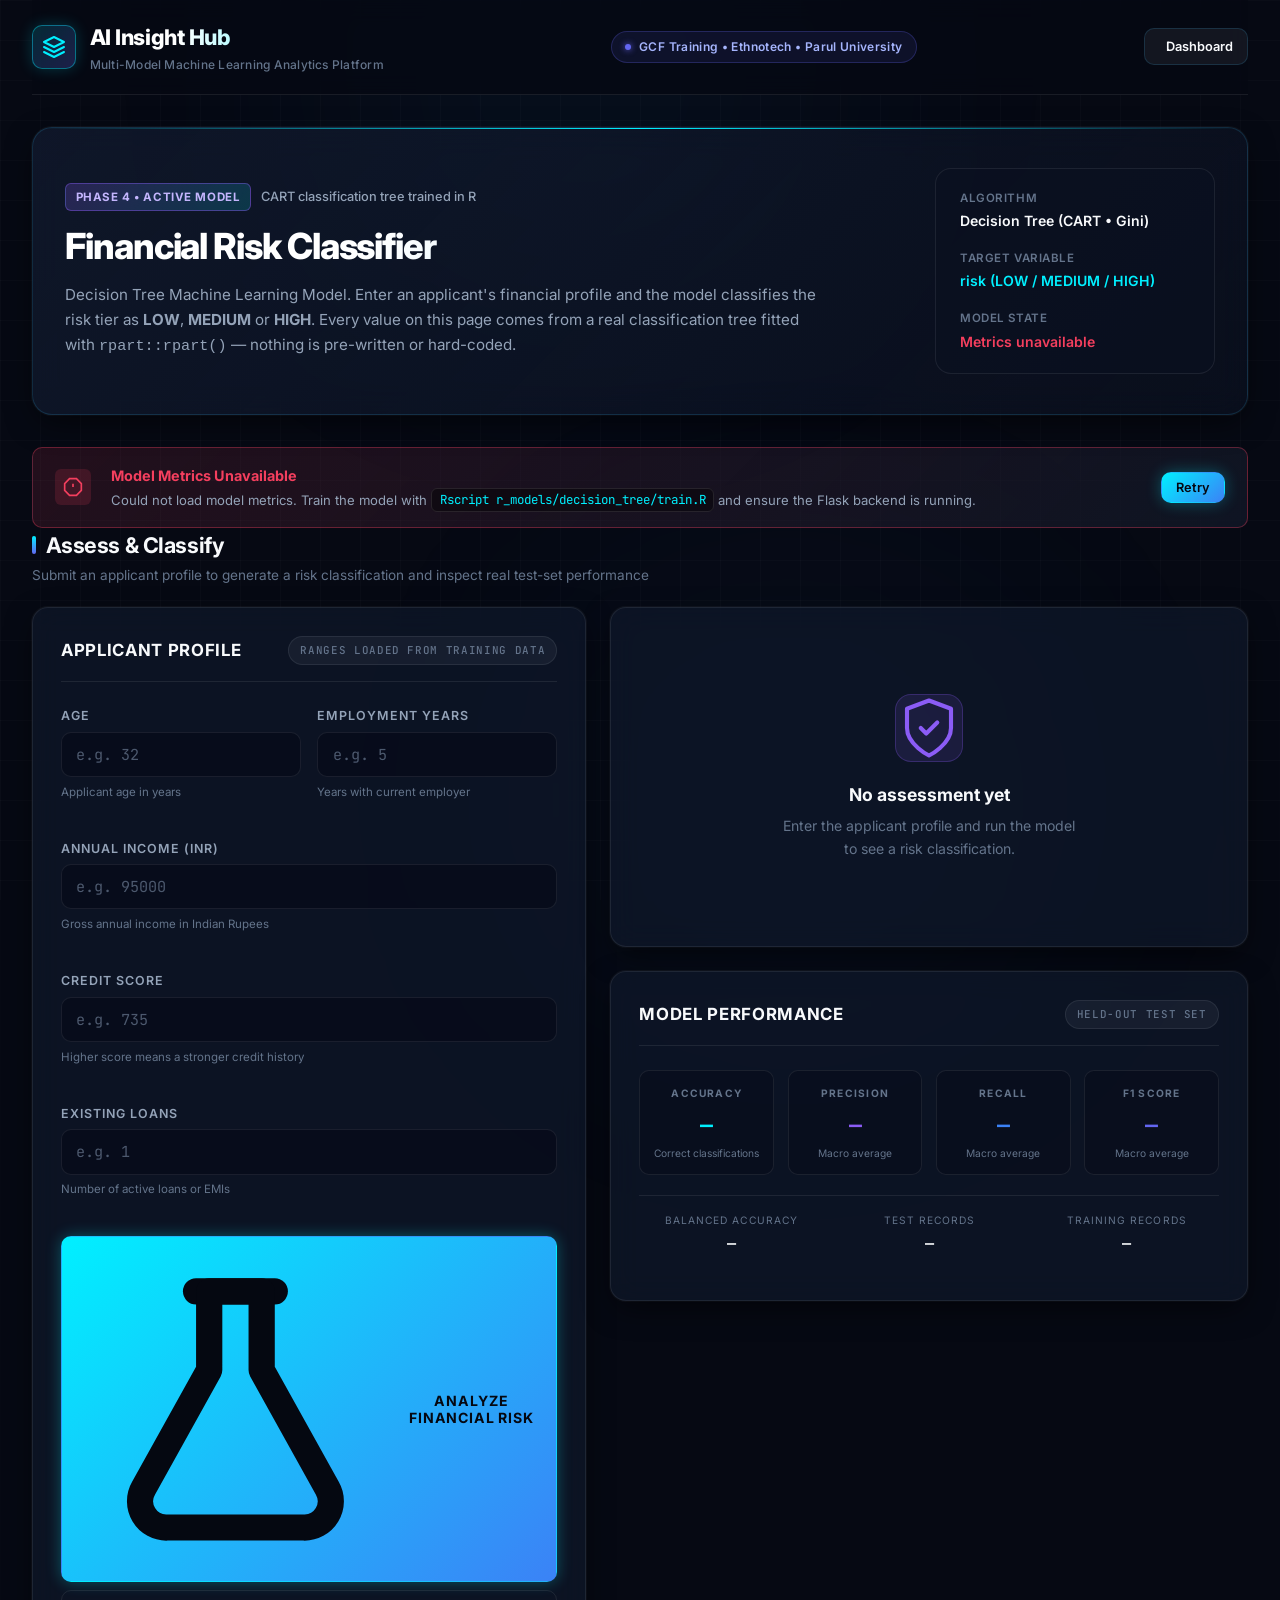
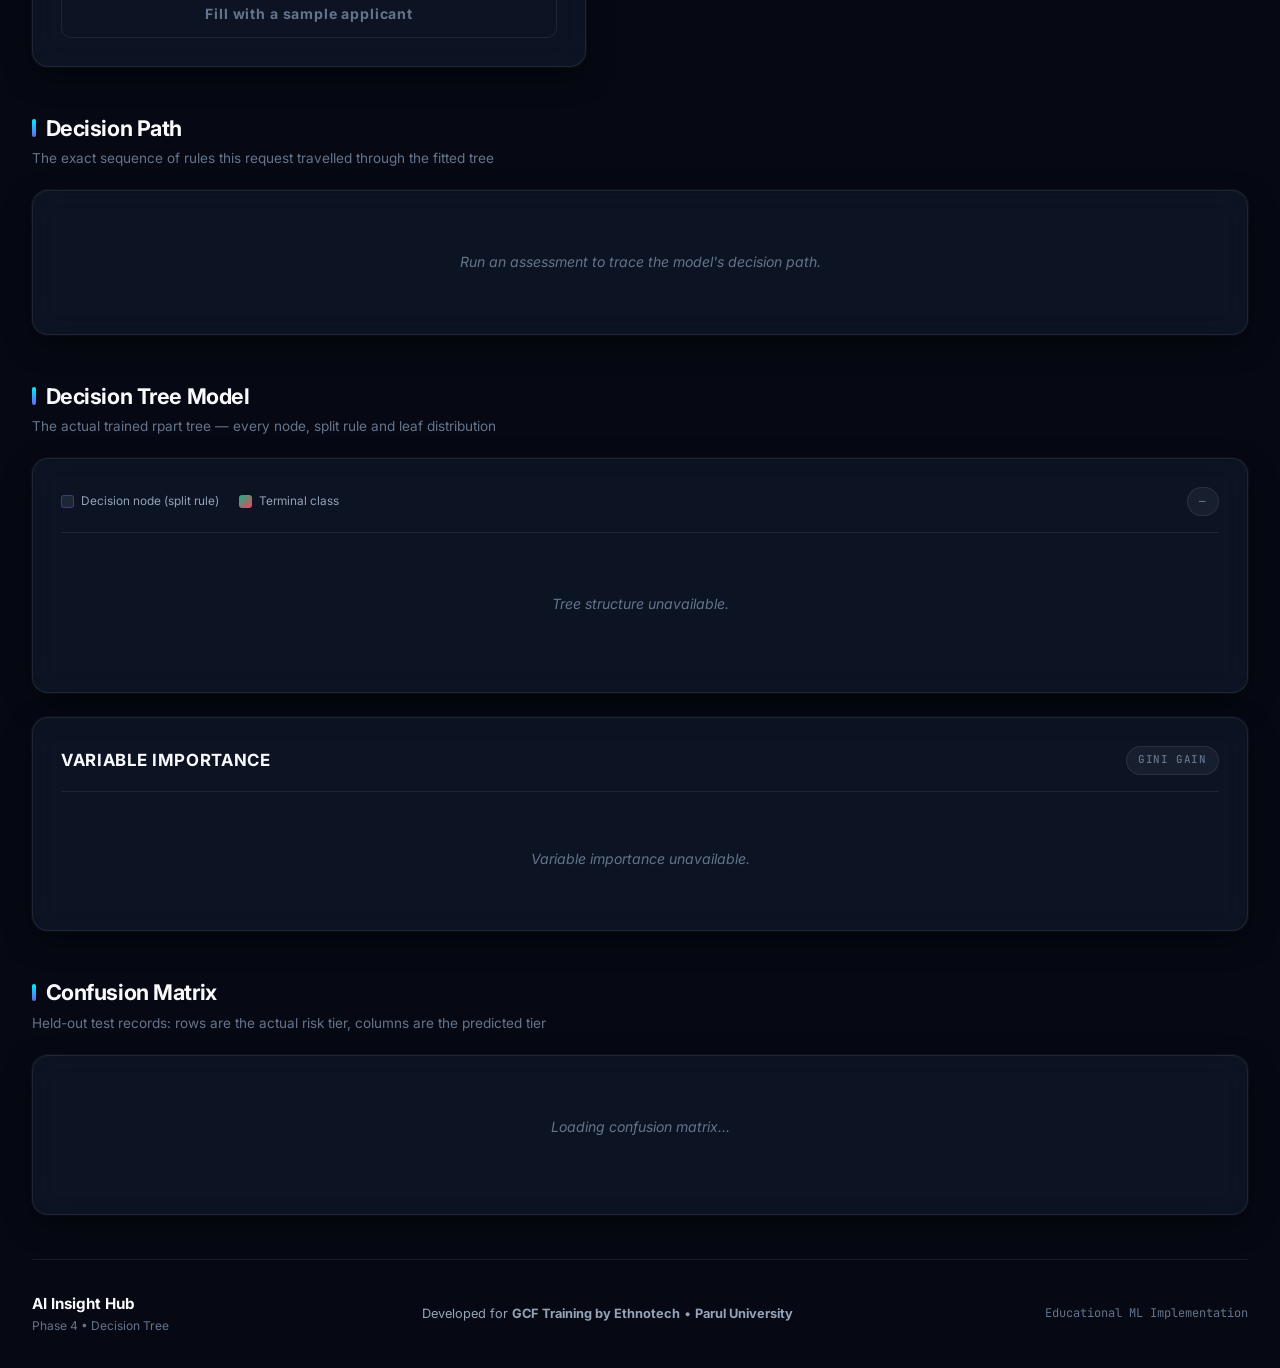
==== frontend/decision-tree.html @ ddb6037a "Phase 4: Decision Tree financial risk classification Train a real CART classifier in R with rpart::r" ====
<!DOCTYPE html>
<html lang="en">
<head>
    <meta charset="UTF-8">
    <meta name="viewport" content="width=device-width, initial-scale=1.0">
    <title>Financial Risk Classifier — AI Insight Hub</title>
    <meta name="description" content="Decision Tree financial risk classification powered by a real model trained in R. Educational ML implementation.">
    <!-- Google Fonts: Inter & JetBrains Mono (shared with the dashboard) -->
    <link rel="preconnect" href="https://fonts.googleapis.com">
    <link rel="preconnect" href="https://fonts.gstatic.com" crossorigin>
    <link href="https://fonts.googleapis.com/css2?family=Inter:wght@300;400;500;600;700;800&family=JetBrains+Mono:wght@400;500;600&display=swap" rel="stylesheet">
    <!-- Shared design system + page-specific styles -->
    <link rel="stylesheet" href="css/style.css">
    <link rel="stylesheet" href="css/decision-tree.css">
</head>
<body>
    <!-- Background Glow Elements (shared with dashboard) -->
    <div class="bg-glow bg-glow-top"></div>
    <div class="bg-glow bg-glow-bottom"></div>
    <div class="grid-overlay"></div>

    <div class="app-container">

        <!-- Header / Navigation -->
        <header class="app-header">
            <div class="header-left">
                <a class="logo-wrapper logo-link" href="index.html" title="Back to dashboard">
                    <div class="logo-icon">
                        <svg viewBox="0 0 24 24" fill="none" xmlns="http://www.w3.org/2000/svg">
                            <path d="M12 2L2 7L12 12L22 7L12 2Z" stroke="currentColor" stroke-width="2" stroke-linecap="round" stroke-linejoin="round"/>
                            <path d="M2 17L12 22L22 17" stroke="currentColor" stroke-width="2" stroke-linecap="round" stroke-linejoin="round"/>
                            <path d="M2 12L12 17L22 12" stroke="currentColor" stroke-width="2" stroke-linecap="round" stroke-linejoin="round"/>
                        </svg>
                    </div>
                    <div class="logo-text">
                        <div class="brand-title">AI Insight Hub</div>
                        <div class="brand-subtitle">Multi-Model Machine Learning Analytics Platform</div>
                    </div>
                </a>
            </div>

            <div class="header-center">
                <div class="academic-badge">
                    <span class="badge-dot"></span>
                    <span class="badge-text">GCF Training &bull; Ethnotech &bull; Parul University</span>
                </div>
            </div>

            <div class="header-right">
                <a class="btn btn-secondary btn-sm" href="index.html" title="Return to the platform dashboard">
                    <svg viewBox="0 0 24 24" fill="none" stroke="currentColor" stroke-width="2" stroke-linecap="round" stroke-linejoin="round">
                        <line x1="19" y1="12" x2="5" y2="12"></line>
                        <polyline points="12 19 5 12 12 5"></polyline>
                    </svg>
                    <span>Dashboard</span>
                </a>
            </div>
        </header>

        <main class="main-content">

            <!-- Model Hero Banner -->
            <section class="hero-section dtree-hero">
                <div class="hero-content">
                    <div class="hero-tag">
                        <span class="tag-pill tag-pill-active">Phase 4 &bull; Active Model</span>
                        <span class="tag-text">CART classification tree trained in R</span>
                    </div>
                    <h1 class="hero-title">Financial Risk Classifier</h1>
                    <p class="hero-description">
                        Decision Tree Machine Learning Model. Enter an applicant's financial profile and the model
                        classifies the risk tier as <strong>LOW</strong>, <strong>MEDIUM</strong> or <strong>HIGH</strong>.
                        Every value on this page comes from a real classification tree fitted with
                        <code>rpart::rpart()</code> &mdash; nothing is pre-written or hard-coded.
                    </p>
                </div>
                <div class="hero-meta">
                    <div class="meta-item">
                        <span class="meta-label">Algorithm</span>
                        <span class="meta-value">Decision Tree (CART &bull; Gini)</span>
                    </div>
                    <div class="meta-item">
                        <span class="meta-label">Target Variable</span>
                        <span class="meta-value text-cyan">risk (LOW / MEDIUM / HIGH)</span>
                    </div>
                    <div class="meta-item">
                        <span class="meta-label">Model State</span>
                        <span class="meta-value" id="modelStateDisplay">Checking model...</span>
                    </div>
                </div>
            </section>

            <!-- Error banner (shown when the model is unavailable) -->
            <div class="api-alert-banner" id="modelAlertBanner" style="display: none;">
                <div class="alert-icon">
                    <svg viewBox="0 0 24 24" fill="none" stroke="currentColor" stroke-width="2">
                        <polygon points="7.86 2 16.14 2 22 7.86 22 16.14 16.14 22 7.86 22 2 16.14 2 7.86 7.86 2"></polygon>
                        <line x1="12" y1="8" x2="12" y2="12"></line>
                        <line x1="12" y1="16" x2="12.01" y2="16"></line>
                    </svg>
                </div>
                <div class="alert-content">
                    <div class="alert-title" id="modelAlertTitle">Model Unavailable</div>
                    <div class="alert-message" id="modelAlertMessage">
                        Start the Flask backend by running <code class="code-pill">python backend/app.py</code>.
                    </div>
                </div>
                <button class="btn btn-primary btn-sm" id="btnRetryModel">Retry</button>
            </div>

            <!-- Prediction & Metrics -->
            <section class="section-container">
                <div class="section-header">
                    <h2 class="section-title">Assess &amp; Classify</h2>
                    <span class="section-subtitle">Submit an applicant profile to generate a risk classification and inspect real test-set performance</span>
                </div>

                <div class="predict-grid">

                    <!-- Input Form -->
                    <div class="panel predict-form-panel">
                        <div class="panel-header">
                            <h3 class="panel-title">Applicant Profile</h3>
                            <span class="panel-badge" id="datasetRangeNote">Ranges loaded from training data</span>
                        </div>

                        <form id="predictionForm" novalidate>
                            <div class="form-row">
                                <div class="form-field">
                                    <label class="form-label" for="inputAge">Age</label>
                                    <input class="form-input" type="number" id="inputAge" name="age"
                                           step="1" inputmode="numeric" placeholder="e.g. 32" required>
                                    <span class="form-hint" id="hintAge">Applicant age in years</span>
                                    <span class="form-error" id="errorAge"></span>
                                </div>

                                <div class="form-field">
                                    <label class="form-label" for="inputEmploymentYears">Employment Years</label>
                                    <input class="form-input" type="number" id="inputEmploymentYears" name="employment_years"
                                           step="any" inputmode="decimal" placeholder="e.g. 5" required>
                                    <span class="form-hint" id="hintEmploymentYears">Years with current employer</span>
                                    <span class="form-error" id="errorEmploymentYears"></span>
                                </div>
                            </div>

                            <div class="form-field">
                                <label class="form-label" for="inputIncome">Annual Income (INR)</label>
                                <input class="form-input" type="number" id="inputIncome" name="income"
                                       step="any" inputmode="decimal" placeholder="e.g. 95000" required>
                                <span class="form-hint" id="hintIncome">Gross annual income in Indian Rupees</span>
                                <span class="form-error" id="errorIncome"></span>
                            </div>

                            <div class="form-field">
                                <label class="form-label" for="inputCreditScore">Credit Score</label>
                                <input class="form-input" type="number" id="inputCreditScore" name="credit_score"
                                       step="1" inputmode="numeric" placeholder="e.g. 735" required>
                                <span class="form-hint" id="hintCreditScore">Higher score means a stronger credit history</span>
                                <span class="form-error" id="errorCreditScore"></span>
                            </div>

                            <div class="form-field">
                                <label class="form-label" for="inputExistingLoans">Existing Loans</label>
                                <input class="form-input" type="number" id="inputExistingLoans" name="existing_loans"
                                       step="1" inputmode="numeric" placeholder="e.g. 1" required>
                                <span class="form-hint" id="hintExistingLoans">Number of active loans or EMIs</span>
                                <span class="form-error" id="errorExistingLoans"></span>
                            </div>

                            <button class="btn btn-primary btn-block" type="submit" id="btnPredict">
                                <svg class="icon-flask" id="predictIcon" viewBox="0 0 24 24" fill="none" stroke="currentColor" stroke-width="2" stroke-linecap="round" stroke-linejoin="round">
                                    <path d="M9 3h6"></path>
                                    <path d="M10 9V3h4v6l5 9a2 2 0 0 1-1.8 3H6.8A2 2 0 0 1 5 18l5-9z"></path>
                                </svg>
                                <span id="btnPredictLabel">ANALYZE FINANCIAL RISK</span>
                            </button>

                            <button class="btn btn-outline btn-block btn-sample" type="button" id="btnSample">
                                Fill with a sample applicant
                            </button>
                        </form>
                    </div>

                    <!-- Result + Performance -->
                    <div class="result-column">

                        <!-- Result Card -->
                        <div class="panel result-panel" id="resultPanel" data-state="empty">
                            <div class="result-empty" id="resultEmpty">
                                <div class="result-empty-icon">
                                    <svg viewBox="0 0 24 24" fill="none" stroke="currentColor" stroke-width="1.5" stroke-linecap="round" stroke-linejoin="round">
                                        <path d="M12 22s8-4 8-10V5l-8-3-8 3v7c0 6 8 10 8 10z"></path>
                                        <path d="M9 12l2 2 4-4"></path>
                                    </svg>
                                </div>
                                <p class="result-empty-title">No assessment yet</p>
                                <p class="result-empty-text">Enter the applicant profile and run the model to see a risk classification.</p>
                            </div>

                            <div class="result-body" id="resultBody" style="display: none;">
                                <div class="result-heading">FINANCIAL RISK ASSESSMENT</div>
                                <div class="result-risk" id="resultRiskBadge">&mdash;</div>

                                <div class="confidence-block" id="confidenceBlock" style="display: none;">
                                    <div class="confidence-row">
                                        <span class="confidence-label">Prediction Confidence</span>
                                        <span class="confidence-value font-mono" id="resultConfidence">&mdash;</span>
                                    </div>
                                    <div class="confidence-track">
                                        <div class="confidence-fill" id="confidenceFill"></div>
                                    </div>
                                    <p class="confidence-note">Probability of the predicted class, reported by the model.</p>
                                </div>

                                <div class="result-divider"></div>

                                <div class="result-section-label">Class Distribution</div>
                                <div class="prob-list" id="probList"></div>

                                <div class="result-section-label">Input Summary</div>
                                <div class="input-summary" id="inputSummary"></div>

                                <div class="result-warnings" id="resultWarnings"></div>

                                <div class="result-meta">
                                    <div class="result-meta-row">
                                        <span>Model</span>
                                        <span class="font-mono" id="resultModelName">&mdash;</span>
                                    </div>
                                    <div class="result-meta-row">
                                        <span>Algorithm</span>
                                        <span class="font-mono" id="resultAlgorithm">&mdash;</span>
                                    </div>
                                    <div class="result-meta-row">
                                        <span>Trained at</span>
                                        <span class="font-mono" id="resultTrainedAt">&mdash;</span>
                                    </div>
                                    <div class="result-meta-row">
                                        <span>R engine time</span>
                                        <span class="font-mono" id="resultExecTime">&mdash;</span>
                                    </div>
                                </div>
                            </div>

                            <div class="result-error" id="resultError" style="display: none;">
                                <div class="result-error-icon">
                                    <svg viewBox="0 0 24 24" fill="none" stroke="currentColor" stroke-width="2" stroke-linecap="round" stroke-linejoin="round">
                                        <circle cx="12" cy="12" r="10"></circle>
                                        <line x1="12" y1="8" x2="12" y2="12"></line>
                                        <line x1="12" y1="16" x2="12.01" y2="16"></line>
                                    </svg>
                                </div>
                                <p class="result-error-title" id="resultErrorTitle">Assessment failed</p>
                                <ul class="result-error-list" id="resultErrorList"></ul>
                            </div>
                        </div>

                        <!-- Model Performance -->
                        <div class="panel performance-panel">
                            <div class="panel-header">
                                <h3 class="panel-title">Model Performance</h3>
                                <span class="panel-badge">Held-out test set</span>
                            </div>

                            <div class="metric-cards">
                                <div class="metric-card metric-card-accuracy">
                                    <div class="metric-label">ACCURACY</div>
                                    <div class="metric-value" id="metricAccuracy">&mdash;</div>
                                    <div class="metric-caption">Correct classifications</div>
                                </div>
                                <div class="metric-card metric-card-precision">
                                    <div class="metric-label">PRECISION</div>
                                    <div class="metric-value" id="metricPrecision">&mdash;</div>
                                    <div class="metric-caption">Macro average</div>
                                </div>
                                <div class="metric-card metric-card-recall">
                                    <div class="metric-label">RECALL</div>
                                    <div class="metric-value" id="metricRecall">&mdash;</div>
                                    <div class="metric-caption">Macro average</div>
                                </div>
                                <div class="metric-card metric-card-f1">
                                    <div class="metric-label">F1 SCORE</div>
                                    <div class="metric-value" id="metricF1">&mdash;</div>
                                    <div class="metric-caption">Macro average</div>
                                </div>
                            </div>

                            <div class="performance-footer">
                                <div class="performance-stat">
                                    <span class="performance-stat-label">Balanced Accuracy</span>
                                    <span class="performance-stat-value font-mono" id="metricBalanced">&mdash;</span>
                                </div>
                                <div class="performance-stat">
                                    <span class="performance-stat-label">Test records</span>
                                    <span class="performance-stat-value font-mono" id="metricTestRows">&mdash;</span>
                                </div>
                                <div class="performance-stat">
                                    <span class="performance-stat-label">Training records</span>
                                    <span class="performance-stat-value font-mono" id="metricTrainRows">&mdash;</span>
                                </div>
                            </div>

                            <p class="performance-note" id="performanceNote"></p>
                        </div>
                    </div>
                </div>
            </section>

            <!-- Decision Path Trace -->
            <section class="section-container">
                <div class="section-header">
                    <h2 class="section-title">Decision Path</h2>
                    <span class="section-subtitle">The exact sequence of rules this request travelled through the fitted tree</span>
                </div>

                <div class="panel path-panel" id="pathPanel" data-state="empty">
                    <div class="path-empty" id="pathEmpty">
                        <p class="chart-placeholder">Run an assessment to trace the model's decision path.</p>
                    </div>
                    <div class="path-body" id="pathBody" style="display: none;">
                        <ol class="path-list" id="pathList"></ol>
                        <p class="path-note">
                            Each step above is a node the applicant record actually reached in the fitted
                            <code>rpart</code> tree. The thresholds and branch values are the model's own.
                        </p>
                    </div>
                </div>
            </section>

            <!-- Decision Tree Structure -->
            <section class="section-container">
                <div class="section-header">
                    <h2 class="section-title">Decision Tree Model</h2>
                    <span class="section-subtitle">The actual trained rpart tree &mdash; every node, split rule and leaf distribution</span>
                </div>

                <div class="panel tree-panel">
                    <div class="tree-header">
                        <div class="tree-legend">
                            <span class="legend-item">
                                <span class="legend-swatch legend-swatch-decision"></span>
                                Decision node (split rule)
                            </span>
                            <span class="legend-item">
                                <span class="legend-swatch legend-swatch-leaf"></span>
                                Terminal class
                            </span>
                        </div>
                        <span class="panel-badge" id="treeNodeCount">&mdash;</span>
                    </div>

                    <div class="tree-wrapper" id="treeWrapper">
                        <p class="chart-placeholder" id="treePlaceholder">Loading tree structure...</p>
                        <div class="tree-canvas" id="treeCanvas"></div>
                    </div>
                </div>

                <div class="panel importance-panel">
                    <div class="panel-header">
                        <h3 class="panel-title">Variable Importance</h3>
                        <span class="panel-badge">Gini gain</span>
                    </div>
                    <div class="importance-grid" id="importanceGrid">
                        <p class="chart-placeholder">Loading variable importance...</p>
                    </div>
                </div>
            </section>

            <!-- Confusion Matrix -->
            <section class="section-container">
                <div class="section-header">
                    <h2 class="section-title">Confusion Matrix</h2>
                    <span class="section-subtitle">Held-out test records: rows are the actual risk tier, columns are the predicted tier</span>
                </div>

                <div class="panel matrix-panel">
                    <div class="matrix-wrap" id="matrixWrap">
                        <p class="chart-placeholder">Loading confusion matrix...</p>
                    </div>
                    <p class="matrix-note" id="matrixNote"></p>
                </div>
            </section>

        </main>

        <!-- Footer -->
        <footer class="app-footer">
            <div class="footer-content">
                <div class="footer-left">
                    <div class="footer-brand">AI Insight Hub</div>
                    <div class="footer-tagline">Phase 4 &bull; Decision Tree</div>
                </div>
                <div class="footer-center">
                    <div class="footer-academic">
                        Developed for <strong>GCF Training by Ethnotech</strong> &bull; <strong>Parul University</strong>
                    </div>
                </div>
                <div class="footer-right">
                    <div class="footer-version">Educational ML Implementation</div>
                </div>
            </div>
        </footer>

    </div>

    <script src="js/decision-tree.js"></script>
</body>
</html>
---- frontend/css/style.css ----
/* ==========================================================================
   AI INSIGHT HUB — MAIN STYLESHEET
   Premium Multi-Model Machine Learning Analytics Platform
   ========================================================================== */

/* --------------------------------------------------------------------------
   1. CSS Custom Properties / Design Tokens
   -------------------------------------------------------------------------- */
:root {
    /* Backgrounds */
    --bg-base: #060913;
    --bg-surface: #0b1120;
    --bg-surface-elevated: #111a2e;
    --bg-surface-glass: rgba(15, 23, 42, 0.72);
    --bg-glass-card: rgba(17, 26, 46, 0.65);
    --bg-glass-card-hover: rgba(22, 34, 61, 0.85);

    /* Borders & Outlines */
    --border-subtle: rgba(255, 255, 255, 0.08);
    --border-glass: rgba(56, 189, 248, 0.16);
    --border-glass-hover: rgba(0, 240, 255, 0.38);
    --border-cyan: rgba(0, 240, 255, 0.3);

    /* Typography / Text Colors */
    --text-primary: #f8fafc;
    --text-secondary: #94a3b8;
    --text-muted: #64748b;
    --text-accent: #38bdf8;

    /* Brand & Accent Colors */
    --accent-cyan: #00f0ff;
    --accent-cyan-dark: #00b4d8;
    --accent-blue: #3b82f6;
    --accent-indigo: #6366f1;
    --accent-violet: #8b5cf6;

    /* Semantic Status Colors */
    --status-emerald: #10b981;
    --status-emerald-glow: rgba(16, 185, 129, 0.35);
    --status-amber: #f59e0b;
    --status-amber-glow: rgba(245, 158, 11, 0.35);
    --status-rose: #f43f5e;
    --status-rose-glow: rgba(244, 63, 94, 0.35);

    /* Shadows & Glows */
    --shadow-card: 0 10px 30px -5px rgba(0, 0, 0, 0.6), 0 0 1px 1px rgba(255, 255, 255, 0.05);
    --shadow-card-hover: 0 20px 40px -10px rgba(0, 240, 255, 0.12), 0 0 20px rgba(0, 240, 255, 0.1);
    --glow-cyan: 0 0 25px rgba(0, 240, 255, 0.25);
    --glow-indigo: 0 0 25px rgba(99, 102, 241, 0.25);

    /* Transitions & Radii */
    --radius-sm: 6px;
    --radius-md: 10px;
    --radius-lg: 16px;
    --radius-xl: 20px;
    --radius-full: 9999px;
    --transition-fast: 150ms cubic-bezier(0.4, 0, 0.2, 1);
    --transition-base: 250ms cubic-bezier(0.4, 0, 0.2, 1);
    --transition-slow: 400ms cubic-bezier(0.4, 0, 0.2, 1);
}

/* --------------------------------------------------------------------------
   2. Reset & Global Base
   -------------------------------------------------------------------------- */
*, *::before, *::after {
    box-sizing: border-box;
    margin: 0;
    padding: 0;
}

html {
    font-size: 16px;
    scroll-behavior: smooth;
    -webkit-font-smoothing: antialiased;
    -moz-osx-font-smoothing: grayscale;
}

body {
    font-family: 'Inter', -apple-system, BlinkMacSystemFont, "Segoe UI", Roboto, sans-serif;
    background-color: var(--bg-base);
    color: var(--text-primary);
    line-height: 1.6;
    min-height: 100vh;
    overflow-x: hidden;
    position: relative;
}

/* Background Ambient Glows & Grid */
.bg-glow {
    position: fixed;
    border-radius: 50%;
    filter: blur(140px);
    pointer-events: none;
    z-index: 0;
    opacity: 0.45;
}

.bg-glow-top {
    top: -150px;
    left: 20%;
    width: 650px;
    height: 450px;
    background: radial-gradient(circle, rgba(0, 240, 255, 0.18) 0%, rgba(99, 102, 241, 0.1) 60%, transparent 80%);
}

.bg-glow-bottom {
    bottom: -150px;
    right: 15%;
    width: 600px;
    height: 500px;
    background: radial-gradient(circle, rgba(99, 102, 241, 0.15) 0%, rgba(56, 189, 248, 0.08) 60%, transparent 80%);
}

.grid-overlay {
    position: fixed;
    top: 0;
    left: 0;
    right: 0;
    bottom: 0;
    background-image:
        linear-gradient(rgba(255, 255, 255, 0.02) 1px, transparent 1px),
        linear-gradient(90deg, rgba(255, 255, 255, 0.02) 1px, transparent 1px);
    background-size: 40px 40px;
    pointer-events: none;
    z-index: 1;
}

/* Layout Container */
.app-container {
    position: relative;
    z-index: 2;
    display: flex;
    flex-direction: column;
    min-height: 100vh;
    max-width: 1440px;
    margin: 0 auto;
    padding: 0 2rem;
}

/* --------------------------------------------------------------------------
   3. Top Navigation & Header
   -------------------------------------------------------------------------- */
.app-header {
    display: flex;
    align-items: center;
    justify-content: space-between;
    gap: 1.5rem;
    padding: 1.25rem 0;
    border-bottom: 1px solid var(--border-subtle);
    backdrop-filter: blur(12px);
    position: sticky;
    top: 0;
    z-index: 50;
    background: rgba(6, 9, 19, 0.75);
}

.header-left {
    display: flex;
    align-items: center;
}

.logo-wrapper {
    display: flex;
    align-items: center;
    gap: 0.85rem;
}

.logo-icon {
    width: 44px;
    height: 44px;
    display: flex;
    align-items: center;
    justify-content: center;
    background: linear-gradient(135deg, rgba(0, 240, 255, 0.15), rgba(99, 102, 241, 0.25));
    border: 1px solid var(--border-glass-hover);
    border-radius: var(--radius-md);
    color: var(--accent-cyan);
    box-shadow: 0 0 15px rgba(0, 240, 255, 0.2);
}

.logo-icon svg {
    width: 24px;
    height: 24px;
}

.logo-text {
    display: flex;
    flex-direction: column;
}

.brand-title {
    font-size: 1.35rem;
    font-weight: 800;
    letter-spacing: -0.02em;
    background: linear-gradient(90deg, #ffffff 30%, var(--accent-cyan) 100%);
    -webkit-background-clip: text;
    -webkit-text-fill-color: transparent;
}

.brand-subtitle {
    font-size: 0.75rem;
    font-weight: 500;
    color: var(--text-muted);
    letter-spacing: 0.02em;
}

.header-center {
    display: flex;
    align-items: center;
}

.academic-badge {
    display: inline-flex;
    align-items: center;
    gap: 0.5rem;
    padding: 0.35rem 0.85rem;
    background: rgba(99, 102, 241, 0.1);
    border: 1px solid rgba(99, 102, 241, 0.25);
    border-radius: var(--radius-full);
    font-size: 0.75rem;
    font-weight: 600;
    color: #a5b4fc;
    letter-spacing: 0.03em;
}

.academic-badge .badge-dot {
    width: 6px;
    height: 6px;
    border-radius: 50%;
    background-color: var(--accent-indigo);
    box-shadow: 0 0 6px var(--accent-indigo);
}

.header-right {
    display: flex;
    align-items: center;
    gap: 1rem;
}

.header-status-pill {
    display: flex;
    align-items: center;
    gap: 0.5rem;
    padding: 0.4rem 0.85rem;
    background: var(--bg-surface-elevated);
    border: 1px solid var(--border-subtle);
    border-radius: var(--radius-full);
    font-size: 0.8rem;
    transition: var(--transition-base);
}

.status-pill-label {
    color: var(--text-muted);
    font-weight: 500;
}

.status-pill-value {
    font-weight: 700;
    letter-spacing: 0.03em;
}

/* Status dots & pulses */
.status-pulse-dot {
    width: 8px;
    height: 8px;
    border-radius: 50%;
    background-color: var(--text-muted);
    position: relative;
}

.status-pulse-dot.online {
    background-color: var(--status-emerald);
    box-shadow: 0 0 10px var(--status-emerald);
    animation: pulseGlowGreen 2s infinite ease-in-out;
}

.status-pulse-dot.offline {
    background-color: var(--status-rose);
    box-shadow: 0 0 10px var(--status-rose);
    animation: pulseGlowRed 1.5s infinite ease-in-out;
}

.status-pulse-dot.checking {
    background-color: var(--status-amber);
    box-shadow: 0 0 10px var(--status-amber);
    animation: pulseGlowAmber 1.2s infinite ease-in-out;
}

@keyframes pulseGlowGreen {
    0%, 100% { box-shadow: 0 0 4px var(--status-emerald); opacity: 1; }
    50% { box-shadow: 0 0 14px var(--status-emerald); opacity: 0.6; }
}

@keyframes pulseGlowRed {
    0%, 100% { box-shadow: 0 0 4px var(--status-rose); opacity: 1; }
    50% { box-shadow: 0 0 14px var(--status-rose); opacity: 0.6; }
}

@keyframes pulseGlowAmber {
    0%, 100% { box-shadow: 0 0 4px var(--status-amber); opacity: 1; }
    50% { box-shadow: 0 0 14px var(--status-amber); opacity: 0.5; }
}

/* --------------------------------------------------------------------------
   4. Hero Banner Section
   -------------------------------------------------------------------------- */
.hero-section {
    display: flex;
    justify-content: space-between;
    align-items: center;
    gap: 2rem;
    padding: 2.5rem 2rem;
    margin: 2rem 0;
    background: linear-gradient(135deg, rgba(17, 26, 46, 0.8) 0%, rgba(15, 23, 42, 0.4) 100%);
    border: 1px solid var(--border-glass);
    border-radius: var(--radius-xl);
    backdrop-filter: blur(16px);
    box-shadow: var(--shadow-card);
    position: relative;
    overflow: hidden;
}

.hero-section::before {
    content: '';
    position: absolute;
    top: 0;
    left: 0;
    right: 0;
    height: 1px;
    background: linear-gradient(90deg, transparent, var(--accent-cyan), transparent);
}

.hero-content {
    max-width: 760px;
}

.hero-tag {
    display: inline-flex;
    align-items: center;
    gap: 0.65rem;
    margin-bottom: 0.85rem;
}

.tag-pill {
    padding: 0.25rem 0.6rem;
    background: linear-gradient(135deg, rgba(0, 240, 255, 0.2), rgba(0, 180, 216, 0.1));
    border: 1px solid var(--border-cyan);
    border-radius: var(--radius-sm);
    font-size: 0.72rem;
    font-weight: 700;
    color: var(--accent-cyan);
    text-transform: uppercase;
    letter-spacing: 0.05em;
}

.tag-text {
    font-size: 0.8rem;
    color: var(--text-secondary);
    font-weight: 500;
}

.hero-title {
    font-size: 2.25rem;
    font-weight: 800;
    line-height: 1.2;
    letter-spacing: -0.03em;
    margin-bottom: 0.85rem;
    background: linear-gradient(135deg, #ffffff 40%, #bae6fd 100%);
    -webkit-background-clip: text;
    -webkit-text-fill-color: transparent;
}

.hero-description {
    font-size: 0.95rem;
    color: var(--text-secondary);
    line-height: 1.65;
}

.hero-meta {
    display: flex;
    flex-direction: column;
    gap: 1rem;
    padding: 1.25rem 1.5rem;
    background: rgba(11, 17, 32, 0.75);
    border: 1px solid var(--border-subtle);
    border-radius: var(--radius-lg);
    min-width: 280px;
}

.meta-item {
    display: flex;
    flex-direction: column;
    gap: 0.2rem;
}

.meta-label {
    font-size: 0.72rem;
    text-transform: uppercase;
    letter-spacing: 0.05em;
    color: var(--text-muted);
    font-weight: 600;
}

.meta-value {
    font-size: 0.88rem;
    font-weight: 600;
    color: var(--text-primary);
}

/* --------------------------------------------------------------------------
   5. General Section & Card Containers
   -------------------------------------------------------------------------- */
.section-container {
    margin-bottom: 2.75rem;
}

.section-header {
    margin-bottom: 1.25rem;
}

.section-title {
    font-size: 1.35rem;
    font-weight: 700;
    color: var(--text-primary);
    letter-spacing: -0.02em;
    display: flex;
    align-items: center;
    gap: 0.6rem;
}

.section-title::before {
    content: '';
    display: inline-block;
    width: 4px;
    height: 1.1rem;
    background: linear-gradient(180deg, var(--accent-cyan), var(--accent-indigo));
    border-radius: var(--radius-full);
}

.section-subtitle {
    font-size: 0.85rem;
    color: var(--text-muted);
    margin-top: 0.2rem;
    display: block;
}

/* --------------------------------------------------------------------------
   6. Statistics Grid (4 Key Metrics)
   -------------------------------------------------------------------------- */
.stats-grid {
    display: grid;
    grid-template-columns: repeat(4, 1fr);
    gap: 1.25rem;
}

.stat-card {
    background: var(--bg-glass-card);
    border: 1px solid var(--border-glass);
    border-radius: var(--radius-lg);
    padding: 1.4rem 1.25rem;
    backdrop-filter: blur(16px);
    box-shadow: var(--shadow-card);
    display: flex;
    flex-direction: column;
    gap: 0.85rem;
    transition: var(--transition-base);
    position: relative;
    overflow: hidden;
}

.stat-card:hover {
    transform: translateY(-3px);
    border-color: var(--border-glass-hover);
    box-shadow: var(--shadow-card-hover);
}

.stat-icon-box {
    width: 40px;
    height: 40px;
    border-radius: var(--radius-md);
    display: flex;
    align-items: center;
    justify-content: center;
}

.stat-icon-box svg {
    width: 20px;
    height: 20px;
}

.stat-icon-cyan {
    background: rgba(0, 240, 255, 0.12);
    border: 1px solid rgba(0, 240, 255, 0.25);
    color: var(--accent-cyan);
}

.stat-icon-indigo {
    background: rgba(99, 102, 241, 0.12);
    border: 1px solid rgba(99, 102, 241, 0.25);
    color: var(--accent-indigo);
}

.stat-icon-emerald {
    background: rgba(16, 185, 129, 0.12);
    border: 1px solid rgba(16, 185, 129, 0.25);
    color: var(--status-emerald);
}

.stat-icon-amber {
    background: rgba(245, 158, 11, 0.12);
    border: 1px solid rgba(245, 158, 11, 0.25);
    color: var(--status-amber);
}

.stat-icon-rose {
    background: rgba(244, 63, 94, 0.12);
    border: 1px solid rgba(244, 63, 94, 0.25);
    color: var(--status-rose);
}

.stat-info {
    display: flex;
    flex-direction: column;
}

.stat-value {
    font-size: 1.65rem;
    font-weight: 800;
    letter-spacing: -0.02em;
    color: var(--text-primary);
}

.stat-label {
    font-size: 0.8rem;
    color: var(--text-muted);
    font-weight: 500;
    text-transform: uppercase;
    letter-spacing: 0.03em;
}

.stat-footer {
    padding-top: 0.6rem;
    border-top: 1px solid var(--border-subtle);
    font-size: 0.75rem;
    color: var(--text-secondary);
}

.badge-subtle {
    font-size: 0.72rem;
    color: var(--text-muted);
}

/* --------------------------------------------------------------------------
   7. System Status Grid (3-Tier Layer Architecture)
   -------------------------------------------------------------------------- */
.system-status-grid {
    display: grid;
    grid-template-columns: repeat(3, 1fr);
    gap: 1.25rem;
    margin-bottom: 1rem;
}

.status-panel {
    background: var(--bg-glass-card);
    border: 1px solid var(--border-glass);
    border-radius: var(--radius-lg);
    padding: 1.4rem;
    backdrop-filter: blur(16px);
    box-shadow: var(--shadow-card);
    display: flex;
    flex-direction: column;
    gap: 1rem;
    transition: var(--transition-base);
}

.status-panel:hover {
    border-color: var(--border-glass-hover);
}

.status-panel-header {
    display: flex;
    justify-content: space-between;
    align-items: flex-start;
    gap: 0.75rem;
}

.status-panel-title {
    display: flex;
    align-items: center;
    gap: 0.75rem;
}

.layer-indicator {
    width: 28px;
    height: 28px;
    border-radius: var(--radius-sm);
    display: flex;
    align-items: center;
    justify-content: center;
    font-size: 0.8rem;
    font-weight: 700;
}

.layer-frontend {
    background: rgba(56, 189, 248, 0.15);
    border: 1px solid rgba(56, 189, 248, 0.3);
    color: var(--accent-cyan);
}

.layer-backend {
    background: rgba(16, 185, 129, 0.15);
    border: 1px solid rgba(16, 185, 129, 0.3);
    color: var(--status-emerald);
}

.layer-r {
    background: rgba(245, 158, 11, 0.15);
    border: 1px solid rgba(245, 158, 11, 0.3);
    color: var(--status-amber);
}

.layer-name {
    font-size: 0.95rem;
    font-weight: 700;
    color: var(--text-primary);
}

.layer-tech {
    font-size: 0.72rem;
    color: var(--text-muted);
}

.status-badge {
    display: inline-flex;
    align-items: center;
    gap: 0.4rem;
    padding: 0.25rem 0.65rem;
    border-radius: var(--radius-full);
    font-size: 0.72rem;
    font-weight: 700;
    letter-spacing: 0.04em;
    text-transform: uppercase;
}

.status-badge .status-dot {
    width: 6px;
    height: 6px;
    border-radius: 50%;
}

.badge-online {
    background: rgba(16, 185, 129, 0.12);
    border: 1px solid rgba(16, 185, 129, 0.3);
    color: var(--status-emerald);
}

.badge-online .status-dot {
    background-color: var(--status-emerald);
    box-shadow: 0 0 6px var(--status-emerald);
}

.badge-offline {
    background: rgba(244, 63, 94, 0.12);
    border: 1px solid rgba(244, 63, 94, 0.3);
    color: var(--status-rose);
}

.badge-offline .status-dot {
    background-color: var(--status-rose);
    box-shadow: 0 0 6px var(--status-rose);
}

.badge-checking {
    background: rgba(245, 158, 11, 0.12);
    border: 1px solid rgba(245, 158, 11, 0.3);
    color: var(--status-amber);
}

.badge-checking .status-dot {
    background-color: var(--status-amber);
    box-shadow: 0 0 6px var(--status-amber);
}

.badge-neutral {
    background: rgba(148, 163, 184, 0.1);
    border: 1px solid rgba(148, 163, 184, 0.2);
    color: #cbd5e1;
}

.dot-amber {
    background-color: var(--status-amber);
    box-shadow: 0 0 6px var(--status-amber);
}

.dot-indigo {
    background-color: var(--accent-indigo);
    box-shadow: 0 0 6px var(--accent-indigo);
}

.dot-emerald {
    background-color: var(--status-emerald);
    box-shadow: 0 0 6px var(--status-emerald);
}

/* Phase 3: the Linear Regression card is a live, openable model */
.model-card-active {
    border-color: var(--border-glass-hover);
    box-shadow: var(--shadow-card), 0 0 24px rgba(0, 240, 255, 0.10);
}

.model-card-active .model-phase-badge {
    font-size: 0.68rem;
    letter-spacing: 0.1em;
}

.status-panel-body {
    display: flex;
    flex-direction: column;
    gap: 0.6rem;
    padding-top: 0.75rem;
    border-top: 1px solid var(--border-subtle);
}

.status-metric-row {
    display: flex;
    justify-content: space-between;
    align-items: center;
    font-size: 0.82rem;
}

.metric-label {
    color: var(--text-muted);
}

.metric-value {
    color: var(--text-primary);
    font-weight: 500;
}

/* Alert Banner */
.api-alert-banner {
    margin-top: 1rem;
    display: flex;
    align-items: center;
    justify-content: space-between;
    gap: 1.25rem;
    padding: 1rem 1.4rem;
    background: linear-gradient(135deg, rgba(244, 63, 94, 0.12), rgba(17, 24, 39, 0.8));
    border: 1px solid rgba(244, 63, 94, 0.35);
    border-radius: var(--radius-md);
    animation: fadeIn 0.3s ease-in-out;
}

.alert-icon {
    width: 36px;
    height: 36px;
    border-radius: var(--radius-sm);
    background: rgba(244, 63, 94, 0.15);
    color: var(--status-rose);
    display: flex;
    align-items: center;
    justify-content: center;
    flex-shrink: 0;
}

.alert-icon svg {
    width: 20px;
    height: 20px;
}

.alert-content {
    flex: 1;
}

.alert-title {
    font-size: 0.9rem;
    font-weight: 700;
    color: var(--status-rose);
    margin-bottom: 0.15rem;
}

.alert-message {
    font-size: 0.82rem;
    color: var(--text-secondary);
}

.code-pill {
    background: rgba(0, 0, 0, 0.4);
    padding: 0.15rem 0.45rem;
    border-radius: var(--radius-sm);
    border: 1px solid rgba(255, 255, 255, 0.1);
    font-family: 'JetBrains Mono', monospace;
    color: var(--accent-cyan);
    font-size: 0.78rem;
}

/* --------------------------------------------------------------------------
   8. Machine Learning Model Registry Grid (4 Cards)
   -------------------------------------------------------------------------- */
.models-grid {
    display: grid;
    grid-template-columns: repeat(2, 1fr);
    gap: 1.5rem;
}

.model-card {
    background: var(--bg-glass-card);
    border: 1px solid var(--border-glass);
    border-radius: var(--radius-xl);
    padding: 1.75rem;
    backdrop-filter: blur(16px);
    box-shadow: var(--shadow-card);
    display: flex;
    flex-direction: column;
    justify-content: space-between;
    transition: var(--transition-base);
    position: relative;
    overflow: hidden;
}

.model-card::before {
    content: '';
    position: absolute;
    top: 0;
    left: 0;
    width: 100%;
    height: 2px;
    background: linear-gradient(90deg, transparent, var(--border-glass-hover), transparent);
    opacity: 0;
    transition: var(--transition-base);
}

.model-card:hover {
    transform: translateY(-4px);
    border-color: var(--border-glass-hover);
    box-shadow: var(--shadow-card-hover);
}

.model-card:hover::before {
    opacity: 1;
}

.model-card-header {
    display: flex;
    justify-content: space-between;
    align-items: center;
    margin-bottom: 1.25rem;
}

.model-category-pill {
    padding: 0.3rem 0.7rem;
    border-radius: var(--radius-sm);
    font-size: 0.7rem;
    font-weight: 700;
    letter-spacing: 0.05em;
    text-transform: uppercase;
}

.pill-regression {
    background: rgba(56, 189, 248, 0.12);
    border: 1px solid rgba(56, 189, 248, 0.3);
    color: #7dd3fc;
}

.pill-classification {
    background: rgba(99, 102, 241, 0.12);
    border: 1px solid rgba(99, 102, 241, 0.3);
    color: #a5b4fc;
}

.pill-clustering {
    background: rgba(168, 85, 247, 0.12);
    border: 1px solid rgba(168, 85, 247, 0.3);
    color: #d8b4fe;
}

.model-phase-badge {
    font-size: 0.75rem;
    font-weight: 600;
    color: var(--text-muted);
    background: rgba(255, 255, 255, 0.05);
    padding: 0.25rem 0.6rem;
    border-radius: var(--radius-full);
}

.model-algorithm {
    font-size: 0.8rem;
    font-weight: 700;
    letter-spacing: 0.04em;
    color: var(--accent-cyan);
    text-transform: uppercase;
    margin-bottom: 0.25rem;
}

.model-name {
    font-size: 1.35rem;
    font-weight: 800;
    color: var(--text-primary);
    letter-spacing: -0.02em;
    margin-bottom: 0.6rem;
}

.model-description {
    font-size: 0.88rem;
    color: var(--text-secondary);
    line-height: 1.6;
    margin-bottom: 1.25rem;
}

.model-features-list {
    display: flex;
    flex-direction: column;
    gap: 0.45rem;
    padding: 0.85rem 1rem;
    background: rgba(11, 17, 32, 0.6);
    border: 1px solid var(--border-subtle);
    border-radius: var(--radius-md);
    margin-bottom: 1.5rem;
}

.feature-item {
    display: flex;
    align-items: center;
    gap: 0.5rem;
    font-size: 0.8rem;
    color: var(--text-secondary);
}

.feature-item svg {
    width: 14px;
    height: 14px;
    color: var(--accent-cyan);
    flex-shrink: 0;
}

.feature-item code {
    font-family: 'JetBrains Mono', monospace;
    color: #bae6fd;
    font-size: 0.78rem;
}

.model-card-footer {
    display: flex;
    justify-content: space-between;
    align-items: center;
    padding-top: 1rem;
    border-top: 1px solid var(--border-subtle);
}

.model-status-indicator {
    display: flex;
    align-items: center;
    gap: 0.5rem;
    font-size: 0.8rem;
    color: var(--text-muted);
}

.model-status-indicator strong {
    color: var(--text-secondary);
}

/* --------------------------------------------------------------------------
   9. Live API Diagnostics Console
   -------------------------------------------------------------------------- */
.console-panel {
    background: var(--bg-surface-elevated);
    border: 1px solid var(--border-glass);
    border-radius: var(--radius-lg);
    overflow: hidden;
    box-shadow: var(--shadow-card);
}

.console-header {
    display: flex;
    justify-content: space-between;
    align-items: center;
    padding: 0.75rem 1.25rem;
    background: rgba(11, 17, 32, 0.95);
    border-bottom: 1px solid var(--border-subtle);
}

.status-panel-footer {
    display: flex;
    justify-content: flex-start;
    padding-top: 0.85rem;
    border-top: 1px solid var(--border-subtle);
}

.console-tabs-group {
    display: flex;
    align-items: center;
    gap: 0.5rem;
    flex-wrap: wrap;
}

.console-tab-btn {
    display: inline-flex;
    align-items: center;
    gap: 0.45rem;
    padding: 0.4rem 0.85rem;
    background: rgba(255, 255, 255, 0.04);
    border: 1px solid var(--border-subtle);
    border-radius: var(--radius-sm);
    font-family: 'JetBrains Mono', monospace;
    font-size: 0.76rem;
    font-weight: 600;
    color: var(--text-muted);
    cursor: pointer;
    transition: var(--transition-fast);
}

.console-tab-btn:hover {
    background: rgba(255, 255, 255, 0.08);
    color: var(--text-primary);
    border-color: var(--border-glass);
}

.console-tab-btn.active {
    background: rgba(0, 240, 255, 0.12);
    border-color: var(--border-cyan);
    color: var(--accent-cyan);
    box-shadow: 0 0 10px rgba(0, 240, 255, 0.15);
}

.console-tab-btn svg {
    width: 13px;
    height: 13px;
}

.badge-error {
    background: rgba(244, 63, 94, 0.12);
    border: 1px solid rgba(244, 63, 94, 0.3);
    color: var(--status-rose);
}

.dot-rose {
    background-color: var(--status-rose);
    box-shadow: 0 0 6px var(--status-rose);
}

.console-controls {
    display: flex;
    align-items: center;
    gap: 1rem;
}

.auto-poll-wrapper {
    display: flex;
    align-items: center;
}

.switch-label {
    display: inline-flex;
    align-items: center;
    gap: 0.5rem;
    cursor: pointer;
    font-size: 0.75rem;
    color: var(--text-muted);
    user-select: none;
}

.switch-label input {
    display: none;
}

.switch-slider {
    position: relative;
    width: 32px;
    height: 18px;
    background-color: var(--bg-base);
    border: 1px solid var(--border-subtle);
    border-radius: 20px;
    transition: var(--transition-fast);
}

.switch-slider::before {
    content: '';
    position: absolute;
    width: 12px;
    height: 12px;
    left: 2px;
    top: 2px;
    background-color: var(--text-muted);
    border-radius: 50%;
    transition: var(--transition-fast);
}

.switch-label input:checked + .switch-slider {
    background-color: rgba(0, 240, 255, 0.2);
    border-color: var(--accent-cyan);
}

.switch-label input:checked + .switch-slider::before {
    transform: translateX(14px);
    background-color: var(--accent-cyan);
    box-shadow: 0 0 6px var(--accent-cyan);
}

.console-body {
    padding: 1.25rem;
}

.console-meta-bar {
    display: flex;
    flex-wrap: wrap;
    gap: 1.5rem;
    margin-bottom: 1rem;
    padding: 0.6rem 1rem;
    background: var(--bg-base);
    border: 1px solid var(--border-subtle);
    border-radius: var(--radius-sm);
}

.console-meta-tag {
    display: flex;
    align-items: center;
    gap: 0.4rem;
    font-size: 0.78rem;
}

.meta-tag-label {
    color: var(--text-muted);
}

.meta-tag-value {
    color: var(--text-primary);
    font-weight: 600;
}

.code-viewer-container {
    background: #050811;
    border: 1px solid var(--border-subtle);
    border-radius: var(--radius-md);
    padding: 1.25rem;
    max-height: 280px;
    overflow-y: auto;
}

.json-code-block {
    font-family: 'JetBrains Mono', monospace;
    font-size: 0.85rem;
    line-height: 1.5;
    color: #e2e8f0;
    white-space: pre-wrap;
    word-break: break-word;
}

/* Syntax Highlighting for JSON Output */
.json-key { color: #38bdf8; font-weight: 600; }
.json-string { color: #34d399; }
.json-number { color: #f59e0b; }
.json-boolean { color: #a78bfa; font-weight: 700; }
.json-null { color: #f43f5e; font-style: italic; }

/* --------------------------------------------------------------------------
   10. Development Roadmap Grid
   -------------------------------------------------------------------------- */
.roadmap-grid {
    display: grid;
    grid-template-columns: repeat(3, 1fr);
    gap: 1.25rem;
}

.roadmap-step {
    background: var(--bg-glass-card);
    border: 1px solid var(--border-glass);
    border-radius: var(--radius-lg);
    padding: 1.25rem;
    display: flex;
    gap: 1rem;
    transition: var(--transition-base);
}

.roadmap-step:hover {
    border-color: var(--border-glass-hover);
}

.step-num {
    font-size: 1.4rem;
    font-weight: 800;
    color: var(--text-muted);
    font-family: 'JetBrains Mono', monospace;
}

.step-active .step-num {
    color: var(--accent-cyan);
}

.step-content {
    display: flex;
    flex-direction: column;
    gap: 0.35rem;
}

.step-badge {
    display: inline-block;
    align-self: flex-start;
    padding: 0.15rem 0.5rem;
    border-radius: var(--radius-sm);
    font-size: 0.68rem;
    font-weight: 700;
    text-transform: uppercase;
    letter-spacing: 0.04em;
}

.badge-active {
    background: rgba(0, 240, 255, 0.15);
    border: 1px solid var(--border-cyan);
    color: var(--accent-cyan);
}

.badge-upcoming {
    background: rgba(255, 255, 255, 0.05);
    color: var(--text-muted);
}

.step-title {
    font-size: 0.95rem;
    font-weight: 700;
    color: var(--text-primary);
}

.step-desc {
    font-size: 0.78rem;
    color: var(--text-secondary);
    line-height: 1.5;
}

/* --------------------------------------------------------------------------
   11. Buttons & Interactive Controls
   -------------------------------------------------------------------------- */
.btn {
    display: inline-flex;
    align-items: center;
    justify-content: center;
    gap: 0.5rem;
    font-family: 'Inter', sans-serif;
    font-weight: 600;
    border-radius: var(--radius-md);
    cursor: pointer;
    transition: var(--transition-fast);
    border: 1px solid transparent;
    text-decoration: none;
}

.btn-primary {
    background: linear-gradient(135deg, var(--accent-cyan), var(--accent-blue));
    color: #050811;
    box-shadow: 0 0 15px rgba(0, 240, 255, 0.3);
}

.btn-primary:hover {
    box-shadow: 0 0 25px rgba(0, 240, 255, 0.5);
    transform: translateY(-1px);
}

.btn-secondary {
    background: rgba(255, 255, 255, 0.06);
    border-color: var(--border-glass);
    color: var(--text-primary);
}

.btn-secondary:hover {
    background: rgba(255, 255, 255, 0.12);
    border-color: var(--border-glass-hover);
    color: #ffffff;
}

.btn-outline {
    background: transparent;
    border-color: var(--border-subtle);
    color: var(--text-muted);
}

.btn-disabled {
    opacity: 0.5;
    cursor: not-allowed !important;
}

.btn-sm {
    padding: 0.45rem 0.85rem;
    font-size: 0.8rem;
}

.btn-xs {
    padding: 0.25rem 0.6rem;
    font-size: 0.72rem;
}

.icon-refresh {
    width: 14px;
    height: 14px;
    transition: transform 0.5s ease;
}

.icon-refresh.spinning {
    animation: spin 0.8s linear infinite;
}

@keyframes spin {
    from { transform: rotate(0deg); }
    to { transform: rotate(360deg); }
}

@keyframes fadeIn {
    from { opacity: 0; transform: translateY(-4px); }
    to { opacity: 1; transform: translateY(0); }
}

/* --------------------------------------------------------------------------
   12. Utilities & Helper Classes
   -------------------------------------------------------------------------- */
.text-cyan { color: var(--accent-cyan) !important; }
.text-emerald { color: var(--status-emerald) !important; }
.text-amber { color: var(--status-amber) !important; }
.text-rose { color: var(--status-rose) !important; }
.font-mono { font-family: 'JetBrains Mono', monospace !important; }

/* --------------------------------------------------------------------------
   13. Footer
   -------------------------------------------------------------------------- */
.app-footer {
    margin-top: auto;
    padding: 2rem 0;
    border-top: 1px solid var(--border-subtle);
    backdrop-filter: blur(8px);
}

.footer-content {
    display: flex;
    justify-content: space-between;
    align-items: center;
    gap: 1.5rem;
}

.footer-brand {
    font-size: 0.95rem;
    font-weight: 700;
    color: var(--text-primary);
}

.footer-tagline {
    font-size: 0.75rem;
    color: var(--text-muted);
}

.footer-academic {
    font-size: 0.8rem;
    color: var(--text-secondary);
    text-align: center;
}

.footer-version {
    font-size: 0.75rem;
    color: var(--text-muted);
    font-family: 'JetBrains Mono', monospace;
}
---- frontend/css/decision-tree.css ----
/* ==========================================================================
   AI INSIGHT HUB — PHASE 4 DECISION TREE PAGE STYLES
   Extends css/style.css (shared design tokens) with the risk classifier form,
   the risk-result panel, metric tiles, the decision-path trace, the fitted
   tree visualisation, and the confusion matrix.
   ========================================================================== */

/* --------------------------------------------------------------------------
   1. Page-specific tokens
   -------------------------------------------------------------------------- */
:root {
    --panel-bg: rgba(17, 26, 46, 0.62);
    --panel-border: rgba(255, 255, 255, 0.08);
    --panel-border-hover: rgba(139, 92, 246, 0.28);

    /* Risk-tier semantic palette — LOW is best, HIGH is worst. */
    --risk-low: #10b981;
    --risk-low-glow: rgba(16, 185, 129, 0.35);
    --risk-medium: #f59e0b;
    --risk-medium-glow: rgba(245, 158, 11, 0.35);
    --risk-high: #f43f5e;
    --risk-high-glow: rgba(244, 63, 94, 0.35);

    --tree-link: rgba(148, 163, 184, 0.28);
    --tree-node-bg: rgba(30, 41, 59, 0.92);
    --tree-node-border: rgba(139, 92, 246, 0.35);
}

/* --------------------------------------------------------------------------
   2. Header link reset (the logo and back button are anchors here)
   -------------------------------------------------------------------------- */
.logo-link {
    text-decoration: none;
    color: inherit;
    transition: var(--transition-fast);
}

.logo-link:hover {
    opacity: 0.85;
}

.tag-pill-active {
    background: linear-gradient(135deg, rgba(139, 92, 246, 0.22), rgba(0, 240, 255, 0.16));
    border-color: rgba(139, 92, 246, 0.42);
    color: #c4b5fd;
}

/* --------------------------------------------------------------------------
   3. Shared panel shell
   -------------------------------------------------------------------------- */
.panel {
    background: var(--panel-bg);
    border: 1px solid var(--panel-border);
    border-radius: var(--radius-lg);
    padding: 1.75rem;
    backdrop-filter: blur(14px);
    -webkit-backdrop-filter: blur(14px);
    box-shadow: var(--shadow-card);
    transition: var(--transition-base);
}

.panel-header {
    display: flex;
    align-items: center;
    justify-content: space-between;
    gap: 1rem;
    margin-bottom: 1.5rem;
    padding-bottom: 1rem;
    border-bottom: 1px solid var(--border-subtle);
}

.panel-title {
    font-size: 1.05rem;
    font-weight: 700;
    letter-spacing: 0.04em;
    text-transform: uppercase;
    color: var(--text-primary);
}

.panel-badge {
    font-family: 'JetBrains Mono', monospace;
    font-size: 0.68rem;
    font-weight: 500;
    letter-spacing: 0.06em;
    text-transform: uppercase;
    color: var(--text-muted);
    background: rgba(148, 163, 184, 0.08);
    border: 1px solid var(--border-subtle);
    border-radius: var(--radius-full);
    padding: 0.3rem 0.7rem;
    white-space: nowrap;
}

.chart-placeholder {
    color: var(--text-muted);
    font-size: 0.88rem;
    text-align: center;
    padding: 2rem 1rem;
    font-style: italic;
}

/* --------------------------------------------------------------------------
   4. Prediction layout
   -------------------------------------------------------------------------- */
.predict-grid {
    display: grid;
    grid-template-columns: minmax(340px, 1fr) minmax(360px, 1.15fr);
    gap: 1.5rem;
    align-items: start;
}

.result-column {
    display: flex;
    flex-direction: column;
    gap: 1.5rem;
}

.predict-form-panel {
    position: sticky;
    top: 1.5rem;
}

/* --------------------------------------------------------------------------
   5. Input form
   -------------------------------------------------------------------------- */
.form-field {
    display: flex;
    flex-direction: column;
    gap: 0.35rem;
    margin-bottom: 1.1rem;
    min-width: 0;
}

.form-row {
    display: grid;
    grid-template-columns: 1fr 1fr;
    gap: 1rem;
}

.form-label {
    font-size: 0.78rem;
    font-weight: 600;
    letter-spacing: 0.08em;
    text-transform: uppercase;
    color: var(--text-secondary);
}

.form-input {
    width: 100%;
    background: rgba(6, 11, 25, 0.7);
    border: 1px solid var(--border-subtle);
    border-radius: var(--radius-md);
    color: var(--text-primary);
    font-family: 'JetBrains Mono', monospace;
    font-size: 0.95rem;
    padding: 0.7rem 0.9rem;
    transition: var(--transition-fast);
}

.form-input::placeholder {
    color: rgba(100, 116, 139, 0.75);
}

.form-input:focus {
    outline: none;
    border-color: rgba(139, 92, 246, 0.55);
    box-shadow: 0 0 0 3px rgba(139, 92, 246, 0.12);
}

.form-input.has-error {
    border-color: var(--status-rose);
    box-shadow: 0 0 0 3px rgba(244, 63, 94, 0.12);
}

.form-hint {
    font-size: 0.72rem;
    color: var(--text-muted);
}

.form-error {
    font-size: 0.72rem;
    color: var(--status-rose);
    min-height: 0.9rem;
}

.btn-sample {
    margin-top: 0.75rem;
}

.btn-block {
    width: 100%;
    display: flex;
    align-items: center;
    justify-content: center;
    gap: 0.6rem;
    padding: 0.9rem 1rem;
    font-size: 0.88rem;
    font-weight: 700;
    letter-spacing: 0.06em;
    margin-top: 0.5rem;
}

.icon-flask.spinning {
    animation: dt-spin 1.1s linear infinite;
}

@keyframes dt-spin {
    from { transform: rotate(0deg); }
    to { transform: rotate(360deg); }
}

/* --------------------------------------------------------------------------
   6. Result panel
   -------------------------------------------------------------------------- */
.result-panel {
    min-height: 340px;
    display: flex;
    flex-direction: column;
    justify-content: center;
    transition: var(--transition-base);
}

.result-empty,
.result-error {
    text-align: center;
    padding: 2rem 1rem;
}

.result-empty-icon {
    width: 68px;
    height: 68px;
    margin: 0 auto 1.2rem;
    display: flex;
    align-items: center;
    justify-content: center;
    border-radius: var(--radius-lg);
    background: rgba(139, 92, 246, 0.12);
    border: 1px solid rgba(139, 92, 246, 0.25);
    color: var(--accent-violet);
}

.result-empty-title {
    font-size: 1.1rem;
    font-weight: 700;
    color: var(--text-primary);
    margin-bottom: 0.4rem;
}

.result-empty-text {
    font-size: 0.88rem;
    color: var(--text-muted);
    max-width: 34ch;
    margin: 0 auto;
}

.result-heading {
    font-size: 0.72rem;
    font-weight: 700;
    letter-spacing: 0.16em;
    text-transform: uppercase;
    color: var(--text-muted);
    text-align: center;
    margin-bottom: 0.75rem;
}

/* The headline risk badge carries the tier's semantic colour. */
.result-risk {
    text-align: center;
    font-size: 2.6rem;
    font-weight: 800;
    letter-spacing: 0.04em;
    line-height: 1.1;
    margin-bottom: 1.25rem;
    transition: var(--transition-base);
}

.result-risk[data-risk="LOW"] {
    color: var(--risk-low);
    text-shadow: 0 0 30px var(--risk-low-glow);
}

.result-risk[data-risk="MEDIUM"] {
    color: var(--risk-medium);
    text-shadow: 0 0 30px var(--risk-medium-glow);
}

.result-risk[data-risk="HIGH"] {
    color: var(--risk-high);
    text-shadow: 0 0 30px var(--risk-high-glow);
}

/* Confidence */
.confidence-block {
    background: rgba(6, 11, 25, 0.5);
    border: 1px solid var(--border-subtle);
    border-radius: var(--radius-md);
    padding: 0.9rem 1rem;
    margin-bottom: 1.25rem;
}

.confidence-row {
    display: flex;
    align-items: baseline;
    justify-content: space-between;
    margin-bottom: 0.5rem;
}

.confidence-label {
    font-size: 0.74rem;
    letter-spacing: 0.08em;
    text-transform: uppercase;
    color: var(--text-secondary);
}

.confidence-value {
    font-size: 1.15rem;
    font-weight: 700;
    color: var(--text-primary);
}

.confidence-track {
    height: 6px;
    border-radius: var(--radius-full);
    background: rgba(148, 163, 184, 0.15);
    overflow: hidden;
}

.confidence-fill {
    height: 100%;
    width: 0;
    border-radius: var(--radius-full);
    background: linear-gradient(90deg, var(--accent-cyan), var(--accent-violet));
    transition: width 600ms cubic-bezier(0.4, 0, 0.2, 1);
}

.confidence-note {
    font-size: 0.7rem;
    color: var(--text-muted);
    margin-top: 0.5rem;
}

.result-divider {
    height: 1px;
    background: var(--border-subtle);
    margin: 1.1rem 0;
}

.result-section-label {
    font-size: 0.7rem;
    font-weight: 700;
    letter-spacing: 0.12em;
    text-transform: uppercase;
    color: var(--text-muted);
    margin-bottom: 0.6rem;
}

/* Per-class probability bars */
.prob-list {
    display: flex;
    flex-direction: column;
    gap: 0.55rem;
    margin-bottom: 1.25rem;
}

.prob-row {
    display: grid;
    grid-template-columns: 74px 1fr 52px;
    align-items: center;
    gap: 0.7rem;
}

.prob-class {
    font-size: 0.74rem;
    font-weight: 600;
    letter-spacing: 0.06em;
}

.prob-class[data-risk="LOW"] { color: var(--risk-low); }
.prob-class[data-risk="MEDIUM"] { color: var(--risk-medium); }
.prob-class[data-risk="HIGH"] { color: var(--risk-high); }

.prob-track {
    height: 6px;
    border-radius: var(--radius-full);
    background: rgba(148, 163, 184, 0.13);
    overflow: hidden;
}

.prob-fill {
    height: 100%;
    width: 0;
    border-radius: var(--radius-full);
    transition: width 600ms cubic-bezier(0.4, 0, 0.2, 1);
}

.prob-fill[data-risk="LOW"] { background: var(--risk-low); }
.prob-fill[data-risk="MEDIUM"] { background: var(--risk-medium); }
.prob-fill[data-risk="HIGH"] { background: var(--risk-high); }

.prob-value {
    font-family: 'JetBrains Mono', monospace;
    font-size: 0.78rem;
    color: var(--text-secondary);
    text-align: right;
}

/* Input summary */
.input-summary {
    display: grid;
    grid-template-columns: 1fr auto;
    gap: 0.35rem 1rem;
    margin-bottom: 1.25rem;
    font-size: 0.82rem;
}

.input-summary-key {
    color: var(--text-muted);
}

.input-summary-value {
    font-family: 'JetBrains Mono', monospace;
    color: var(--text-primary);
    text-align: right;
}

.result-meta {
    display: flex;
    flex-direction: column;
    gap: 0.4rem;
    padding-top: 0.9rem;
    border-top: 1px solid var(--border-subtle);
}

.result-meta-row {
    display: flex;
    justify-content: space-between;
    gap: 1rem;
    font-size: 0.76rem;
    color: var(--text-muted);
}

.result-meta-row span:last-child {
    color: var(--text-secondary);
    text-align: right;
    word-break: break-word;
}

.result-error-icon {
    width: 52px;
    height: 52px;
    margin: 0 auto 0.9rem;
    display: flex;
    align-items: center;
    justify-content: center;
    border-radius: var(--radius-full);
    background: rgba(244, 63, 94, 0.12);
    border: 1px solid rgba(244, 63, 94, 0.3);
    color: var(--status-rose);
}

.result-error-title {
    font-size: 1rem;
    font-weight: 700;
    color: var(--text-primary);
    margin-bottom: 0.6rem;
}

.result-error-list {
    list-style: none;
    display: flex;
    flex-direction: column;
    gap: 0.35rem;
    font-size: 0.84rem;
    color: var(--text-secondary);
    text-align: left;
    max-width: 46ch;
    margin: 0 auto;
}

.result-error-list li::before {
    content: "\203A ";
    color: var(--status-rose);
}

/* --------------------------------------------------------------------------
   7. Metric cards
   -------------------------------------------------------------------------- */
.metric-cards {
    display: grid;
    grid-template-columns: repeat(4, 1fr);
    gap: 0.85rem;
    margin-bottom: 1.25rem;
}

.metric-card {
    background: rgba(6, 11, 25, 0.5);
    border: 1px solid var(--border-subtle);
    border-radius: var(--radius-md);
    padding: 0.9rem 0.7rem;
    text-align: center;
    transition: var(--transition-base);
}

.metric-card:hover {
    transform: translateY(-2px);
    border-color: var(--panel-border-hover);
}

.metric-label {
    font-size: 0.64rem;
    font-weight: 700;
    letter-spacing: 0.12em;
    color: var(--text-muted);
    margin-bottom: 0.4rem;
}

.metric-value {
    font-family: 'JetBrains Mono', monospace;
    font-size: 1.35rem;
    font-weight: 700;
    color: var(--text-primary);
    margin-bottom: 0.25rem;
}

.metric-caption {
    font-size: 0.64rem;
    color: var(--text-muted);
    line-height: 1.3;
}

.metric-card-accuracy .metric-value { color: var(--accent-cyan); }
.metric-card-precision .metric-value { color: var(--accent-violet); }
.metric-card-recall .metric-value { color: var(--accent-blue); }
.metric-card-f1 .metric-value { color: var(--accent-indigo); }

.performance-footer {
    display: grid;
    grid-template-columns: repeat(3, 1fr);
    gap: 0.85rem;
    padding-top: 1rem;
    border-top: 1px solid var(--border-subtle);
}

.performance-stat {
    display: flex;
    flex-direction: column;
    gap: 0.2rem;
    text-align: center;
}

.performance-stat-label {
    font-size: 0.64rem;
    letter-spacing: 0.1em;
    text-transform: uppercase;
    color: var(--text-muted);
}

.performance-stat-value {
    font-size: 0.95rem;
    font-weight: 600;
    color: var(--text-primary);
}

.performance-note {
    margin-top: 1rem;
    font-size: 0.74rem;
    color: var(--text-muted);
    line-height: 1.5;
}

/* --------------------------------------------------------------------------
   8. Decision path trace
   -------------------------------------------------------------------------- */
.path-panel {
    min-height: 140px;
}

.path-list {
    list-style: none;
    display: flex;
    flex-direction: column;
    gap: 0;
}

.path-step {
    display: grid;
    grid-template-columns: 44px 1fr;
    gap: 1rem;
    position: relative;
    padding-bottom: 1rem;
}

/* The connector line between consecutive steps. */
.path-step:not(:last-child)::before {
    content: "";
    position: absolute;
    left: 21px;
    top: 30px;
    bottom: 0;
    width: 2px;
    background: linear-gradient(180deg, rgba(139, 92, 246, 0.5), rgba(139, 92, 246, 0.12));
}

.path-node {
    width: 44px;
    height: 44px;
    border-radius: var(--radius-md);
    display: flex;
    align-items: center;
    justify-content: center;
    font-family: 'JetBrains Mono', monospace;
    font-size: 0.8rem;
    font-weight: 700;
    background: var(--tree-node-bg);
    border: 1px solid var(--tree-node-border);
    color: var(--text-secondary);
    z-index: 1;
}

.path-step[data-kind="leaf"] .path-node {
    border-color: transparent;
    color: var(--bg-base);
}

.path-step[data-kind="leaf"][data-risk="LOW"] .path-node { background: var(--risk-low); }
.path-step[data-kind="leaf"][data-risk="MEDIUM"] .path-node { background: var(--risk-medium); }
.path-step[data-kind="leaf"][data-risk="HIGH"] .path-node { background: var(--risk-high); }

.path-step[data-kind="decision"] .path-node {
    color: var(--accent-violet);
    border-color: rgba(139, 92, 246, 0.5);
}

.path-detail {
    padding-top: 0.35rem;
    min-width: 0;
}

.path-condition {
    font-family: 'JetBrains Mono', monospace;
    font-size: 0.88rem;
    color: var(--text-primary);
    margin-bottom: 0.3rem;
    word-break: break-word;
}

.path-values {
    display: flex;
    flex-wrap: wrap;
    gap: 0.4rem;
}

.path-chip {
    font-family: 'JetBrains Mono', monospace;
    font-size: 0.7rem;
    padding: 0.2rem 0.5rem;
    border-radius: var(--radius-sm);
    background: rgba(148, 163, 184, 0.1);
    border: 1px solid var(--border-subtle);
    color: var(--text-secondary);
}

.path-chip strong {
    color: var(--text-primary);
    font-weight: 600;
}

.path-note,
.matrix-note {
    margin-top: 1rem;
    font-size: 0.74rem;
    color: var(--text-muted);
    line-height: 1.55;
}

/* --------------------------------------------------------------------------
   9. Tree visualisation (rendered from the real rpart tree)
   -------------------------------------------------------------------------- */
.tree-header {
    display: flex;
    align-items: center;
    justify-content: space-between;
    gap: 1rem;
    margin-bottom: 1.25rem;
    padding-bottom: 1rem;
    border-bottom: 1px solid var(--border-subtle);
    flex-wrap: wrap;
}

.tree-legend {
    display: flex;
    gap: 1.25rem;
    flex-wrap: wrap;
}

.legend-item {
    display: inline-flex;
    align-items: center;
    gap: 0.45rem;
    font-size: 0.74rem;
    color: var(--text-secondary);
}

.legend-swatch {
    width: 13px;
    height: 13px;
    border-radius: 3px;
    display: inline-block;
}

.legend-swatch-decision {
    background: var(--tree-node-bg);
    border: 1px solid var(--tree-node-border);
}

.legend-swatch-leaf {
    background: linear-gradient(135deg, var(--risk-low), var(--risk-high));
}

.tree-wrapper {
    overflow-x: auto;
    padding: 0.5rem 0 1rem;
}

.tree-canvas {
    min-width: 100%;
    position: relative;
}

/* Each node is an absolutely positioned card joined to its parent by an SVG
   connector layer, so the layout adapts to however deep rpart grew the tree. */
.tree-node {
    position: absolute;
    width: 190px;
    background: var(--tree-node-bg);
    border: 1px solid var(--tree-node-border);
    border-radius: var(--radius-md);
    padding: 0.6rem 0.7rem;
    transition: var(--transition-fast);
}

.tree-node:hover {
    border-color: var(--accent-violet);
    box-shadow: 0 0 18px rgba(139, 92, 246, 0.2);
    z-index: 3;
}

.tree-node[data-leaf="true"] {
    border-color: transparent;
}

.tree-node[data-risk="LOW"] { background: rgba(16, 185, 129, 0.14); border-color: var(--risk-low); }
.tree-node[data-risk="MEDIUM"] { background: rgba(245, 158, 11, 0.14); border-color: var(--risk-medium); }
.tree-node[data-risk="HIGH"] { background: rgba(244, 63, 94, 0.14); border-color: var(--risk-high); }

.tree-node-rule {
    font-family: 'JetBrains Mono', monospace;
    font-size: 0.72rem;
    color: var(--text-primary);
    line-height: 1.4;
    word-break: break-word;
    margin-bottom: 0.35rem;
}

.tree-node-meta {
    display: flex;
    align-items: center;
    justify-content: space-between;
    gap: 0.5rem;
    font-size: 0.66rem;
    color: var(--text-muted);
}

.tree-node-class {
    font-weight: 700;
    letter-spacing: 0.06em;
}

.tree-node-class[data-risk="LOW"] { color: var(--risk-low); }
.tree-node-class[data-risk="MEDIUM"] { color: var(--risk-medium); }
.tree-node-class[data-risk="HIGH"] { color: var(--risk-high); }

/* Branch labels sit on the connector between parent and child. */
.tree-edge {
    position: absolute;
    font-family: 'JetBrains Mono', monospace;
    font-size: 0.6rem;
    color: var(--text-muted);
    background: var(--bg-surface);
    padding: 0 0.25rem;
    transform: translate(-50%, -50%);
    pointer-events: none;
    white-space: nowrap;
}

.tree-links {
    position: absolute;
    inset: 0;
    pointer-events: none;
    overflow: visible;
}

.tree-link {
    stroke: var(--tree-link);
    stroke-width: 1.5;
    fill: none;
}

/* --------------------------------------------------------------------------
   10. Variable importance
   -------------------------------------------------------------------------- */
.importance-panel {
    margin-top: 1.5rem;
}

.importance-grid {
    display: flex;
    flex-direction: column;
    gap: 0.75rem;
}

.importance-row {
    display: grid;
    grid-template-columns: 170px 1fr 74px;
    align-items: center;
    gap: 0.9rem;
}

.importance-name {
    font-family: 'JetBrains Mono', monospace;
    font-size: 0.8rem;
    color: var(--text-secondary);
}

.importance-track {
    height: 8px;
    border-radius: var(--radius-full);
    background: rgba(148, 163, 184, 0.12);
    overflow: hidden;
}

.importance-fill {
    height: 100%;
    width: 0;
    border-radius: var(--radius-full);
    background: linear-gradient(90deg, var(--accent-cyan), var(--accent-violet));
    transition: width 700ms cubic-bezier(0.4, 0, 0.2, 1);
}

.importance-value {
    font-family: 'JetBrains Mono', monospace;
    font-size: 0.78rem;
    color: var(--text-primary);
    text-align: right;
}

/* --------------------------------------------------------------------------
   11. Confusion matrix
   -------------------------------------------------------------------------- */
.matrix-wrap {
    overflow-x: auto;
}

.matrix-grid {
    display: grid;
    gap: 3px;
    min-width: 320px;
}

.matrix-cell {
    aspect-ratio: 1;
    display: flex;
    flex-direction: column;
    align-items: center;
    justify-content: center;
    gap: 0.1rem;
    border-radius: var(--radius-sm);
    background: rgba(6, 11, 25, 0.55);
    border: 1px solid var(--border-subtle);
    font-family: 'JetBrains Mono', monospace;
    font-size: 1.05rem;
    font-weight: 700;
    color: var(--text-primary);
}

.matrix-cell[data-diagonal="true"] {
    border-color: rgba(16, 185, 129, 0.4);
    background: rgba(16, 185, 129, 0.09);
}

.matrix-cell[data-zero="true"] {
    color: var(--text-muted);
    font-weight: 400;
}

.matrix-cell-label {
    font-size: 0.56rem;
    font-weight: 500;
    color: var(--text-muted);
    letter-spacing: 0.05em;
}

.matrix-head {
    display: flex;
    align-items: center;
    justify-content: center;
    font-size: 0.68rem;
    font-weight: 700;
    letter-spacing: 0.08em;
    text-transform: uppercase;
    color: var(--text-muted);
    text-align: center;
}

.matrix-head[data-risk="LOW"] { color: var(--risk-low); }
.matrix-head[data-risk="MEDIUM"] { color: var(--risk-medium); }
.matrix-head[data-risk="HIGH"] { color: var(--risk-high); }

.matrix-corner {
    display: flex;
    align-items: center;
    justify-content: center;
    font-size: 0.6rem;
    color: var(--text-muted);
    text-align: center;
    line-height: 1.3;
}

/* --------------------------------------------------------------------------
   12. Responsive
   -------------------------------------------------------------------------- */
@media (max-width: 1100px) {
    .predict-grid {
        grid-template-columns: 1fr;
    }

    .predict-form-panel {
        position: static;
    }

    .metric-cards {
        grid-template-columns: repeat(2, 1fr);
    }
}

@media (max-width: 640px) {
    .form-row,
    .performance-footer {
        grid-template-columns: 1fr;
    }

    .result-risk {
        font-size: 2rem;
    }

    .importance-row {
        grid-template-columns: 1fr;
        gap: 0.3rem;
    }

    .importance-value {
        text-align: left;
    }

    .path-step {
        grid-template-columns: 34px 1fr;
        gap: 0.75rem;
    }

    .path-step:not(:last-child)::before {
        left: 16px;
    }

    .path-node {
        width: 34px;
        height: 34px;
        font-size: 0.7rem;
    }
}

/* ---------------------------------------------------------------------------
   Extrapolation warnings
   Advisory notes shown under the input summary when an applicant carries a
   value outside the range the model was trained on. Deliberately softer than
   the error styling: the model did return a real prediction.
   ------------------------------------------------------------------------- */
.result-warnings:empty {
    display: none;
}

.warning-block {
    margin-top: 1rem;
    padding: 0.85rem 1rem;
    border: 1px solid rgba(245, 158, 11, 0.35);
    border-left: 3px solid var(--accent-amber, #f59e0b);
    border-radius: 8px;
    background: rgba(245, 158, 11, 0.07);
}

.warning-title {
    font-family: var(--font-mono, monospace);
    font-size: 0.7rem;
    font-weight: 600;
    letter-spacing: 0.08em;
    text-transform: uppercase;
    color: var(--accent-amber, #f59e0b);
    margin-bottom: 0.5rem;
}

.warning-item {
    font-size: 0.8rem;
    line-height: 1.5;
    color: var(--text-secondary, #94a3b8);
}

.warning-item + .warning-item {
    margin-top: 0.35rem;
}
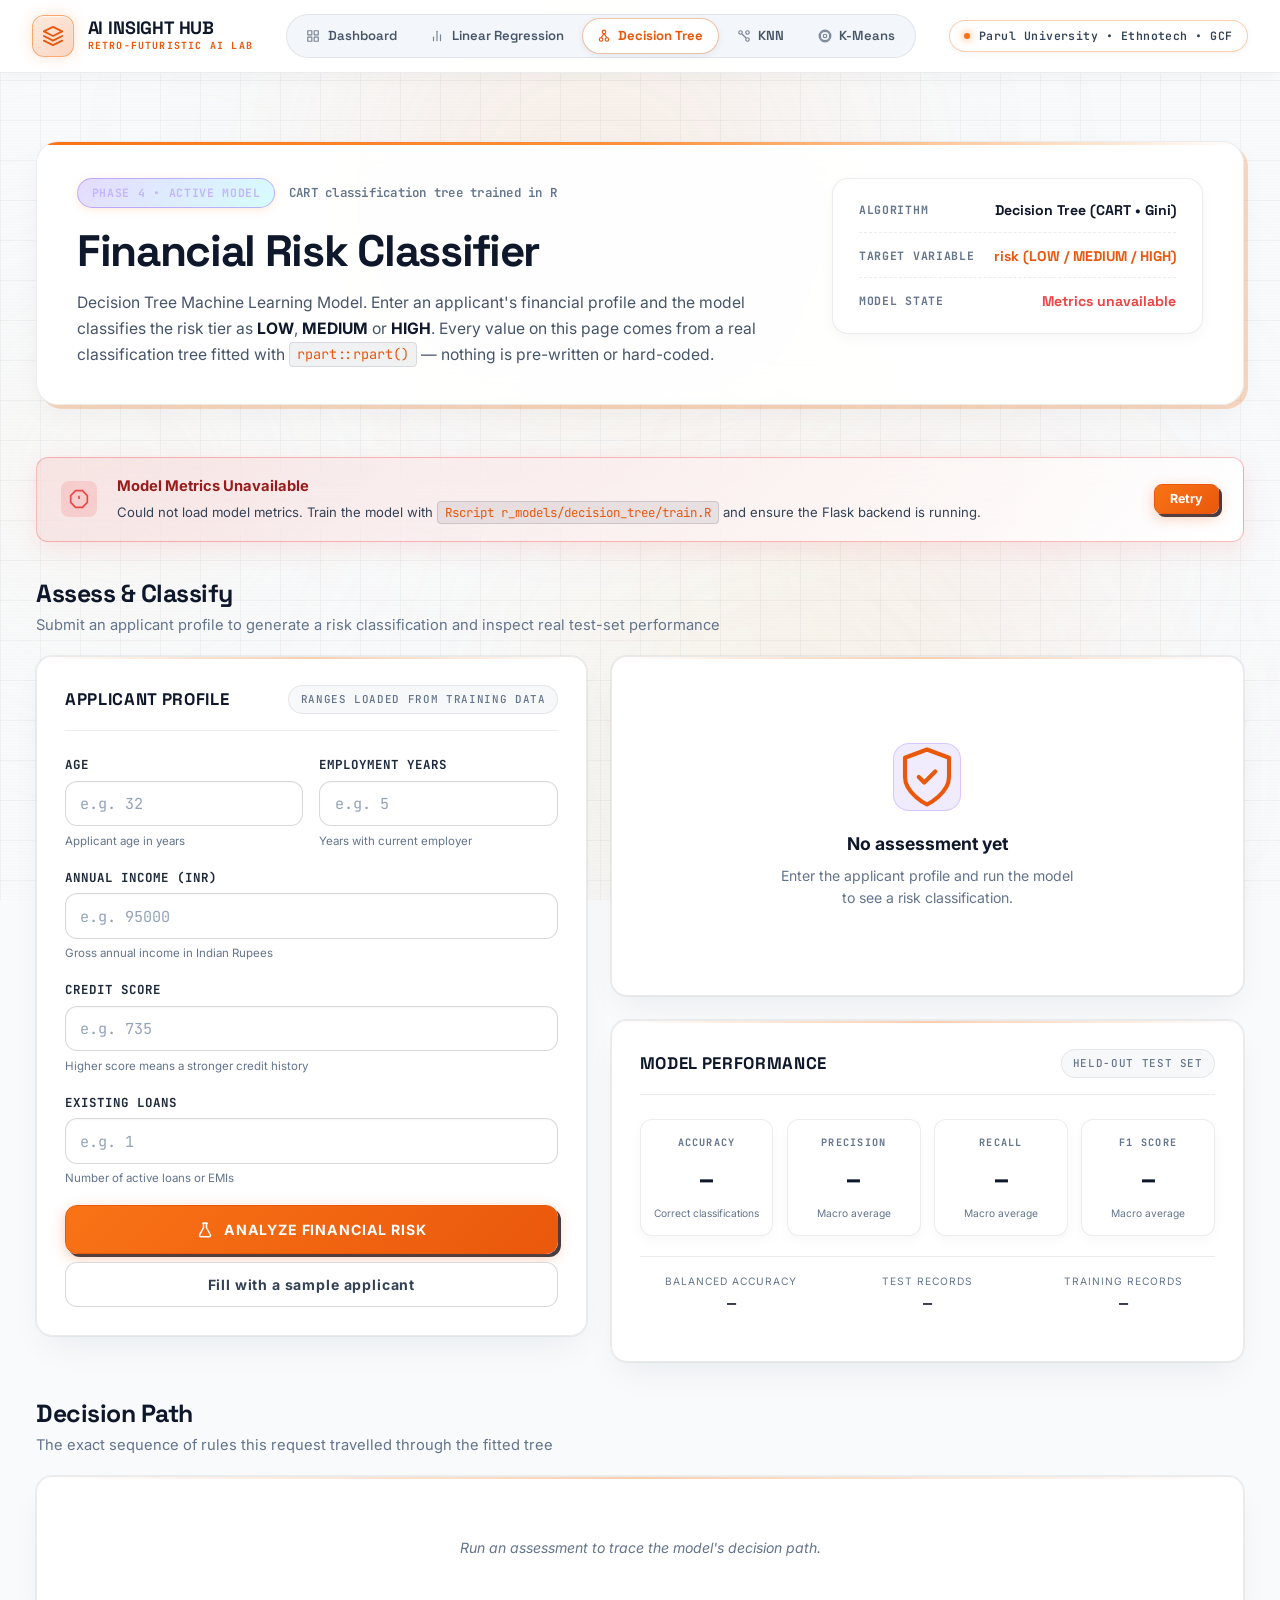
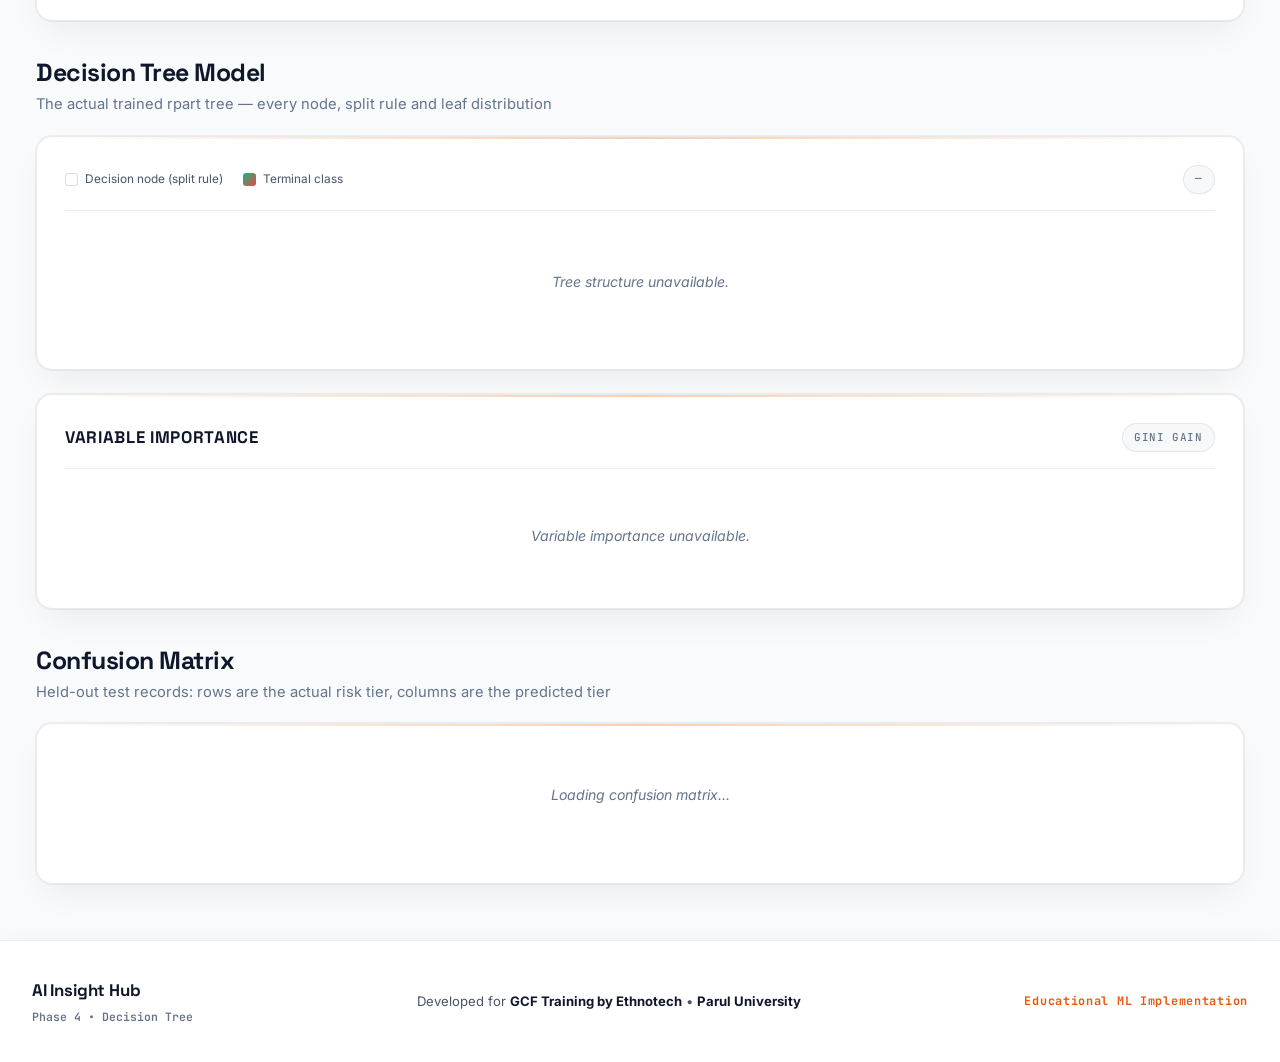
==== commit e9be2c22: "feat(frontend): redesign UI with Light Mode, Cyber Orange accent, full-width nav & footer, and expre" ====
--- a/frontend/decision-tree.html
+++ b/frontend/decision-tree.html
@@ -6,56 +6,88 @@
     <title>Financial Risk Classifier — AI Insight Hub</title>
     <meta name="description" content="Decision Tree financial risk classification powered by a real model trained in R. Educational ML implementation.">
     <!-- Google Fonts: Inter & JetBrains Mono (shared with the dashboard) -->
+        <!-- Google Fonts: Space Grotesk, Inter & JetBrains Mono -->
     <link rel="preconnect" href="https://fonts.googleapis.com">
     <link rel="preconnect" href="https://fonts.gstatic.com" crossorigin>
-    <link href="https://fonts.googleapis.com/css2?family=Inter:wght@300;400;500;600;700;800&family=JetBrains+Mono:wght@400;500;600&display=swap" rel="stylesheet">
+    <link href="https://fonts.googleapis.com/css2?family=Inter:wght@300;400;500;600;700;800;900&family=JetBrains+Mono:wght@400;500;600;700&family=Space+Grotesk:wght@500;600;700;800&display=swap" rel="stylesheet">
     <!-- Shared design system + page-specific styles -->
     <link rel="stylesheet" href="css/style.css">
     <link rel="stylesheet" href="css/decision-tree.css">
 </head>
 <body>
-    <!-- Background Glow Elements (shared with dashboard) -->
-    <div class="bg-glow bg-glow-top"></div>
-    <div class="bg-glow bg-glow-bottom"></div>
-    <div class="grid-overlay"></div>
-
-    <div class="app-container">
-
-        <!-- Header / Navigation -->
-        <header class="app-header">
-            <div class="header-left">
-                <a class="logo-wrapper logo-link" href="index.html" title="Back to dashboard">
-                    <div class="logo-icon">
-                        <svg viewBox="0 0 24 24" fill="none" xmlns="http://www.w3.org/2000/svg">
-                            <path d="M12 2L2 7L12 12L22 7L12 2Z" stroke="currentColor" stroke-width="2" stroke-linecap="round" stroke-linejoin="round"/>
-                            <path d="M2 17L12 22L22 17" stroke="currentColor" stroke-width="2" stroke-linecap="round" stroke-linejoin="round"/>
-                            <path d="M2 12L12 17L22 12" stroke="currentColor" stroke-width="2" stroke-linecap="round" stroke-linejoin="round"/>
-                        </svg>
-                    </div>
-                    <div class="logo-text">
-                        <div class="brand-title">AI Insight Hub</div>
-                        <div class="brand-subtitle">Multi-Model Machine Learning Analytics Platform</div>
-                    </div>
-                </a>
-            </div>
-
-            <div class="header-center">
-                <div class="academic-badge">
-                    <span class="badge-dot"></span>
-                    <span class="badge-text">GCF Training &bull; Ethnotech &bull; Parul University</span>
-                </div>
-            </div>
-
-            <div class="header-right">
-                <a class="btn btn-secondary btn-sm" href="index.html" title="Return to the platform dashboard">
-                    <svg viewBox="0 0 24 24" fill="none" stroke="currentColor" stroke-width="2" stroke-linecap="round" stroke-linejoin="round">
-                        <line x1="19" y1="12" x2="5" y2="12"></line>
-                        <polyline points="12 19 5 12 12 5"></polyline>
-                    </svg>
-                    <span>Dashboard</span>
-                </a>
+        <!-- Animated Light Mode Gradient Mesh Background & Retro Grid -->
+    <div class="mesh-canvas" aria-hidden="true">
+        <div class="mesh-orb mesh-orb-cyan"></div>
+        <div class="mesh-orb mesh-orb-indigo"></div>
+        <div class="mesh-orb mesh-orb-violet"></div>
+        <div class="mesh-orb mesh-orb-coral"></div>
+        <div class="retro-grid-pattern"></div>
+        <div class="retro-scanlines"></div>
+    </div>
+
+    <header class="app-header">
+            <div class="header-inner">
+                <div class="header-brand-wrap">
+                    <a class="logo-wrapper logo-link" href="index.html" title="AI Insight Hub">
+                        <div class="logo-icon">
+                            <svg viewBox="0 0 24 24" fill="none" stroke="currentColor" stroke-width="2" stroke-linecap="round" stroke-linejoin="round">
+                                <polygon points="12 2 2 7 12 12 22 7 12 2"></polygon>
+                                <polyline points="2 17 12 22 22 17"></polyline>
+                                <polyline points="2 12 12 17 22 12"></polyline>
+                            </svg>
+                        </div>
+                        <div class="logo-text">
+                            <span class="brand-title">AI INSIGHT HUB</span>
+                            <span class="brand-tagline">RETRO-FUTURISTIC AI LAB</span>
+                        </div>
+                    </a>
+                </div>
+
+                <nav class="app-nav" aria-label="Main Platform Navigation">
+                    <ul class="nav-list">
+                <li class="nav-item">
+                    <a class="nav-link" href="index.html">
+                        <svg class="nav-icon" viewBox="0 0 24 24" fill="none" stroke="currentColor" stroke-width="2" stroke-linecap="round" stroke-linejoin="round"><rect x="3" y="3" width="7" height="7"></rect><rect x="14" y="3" width="7" height="7"></rect><rect x="14" y="14" width="7" height="7"></rect><rect x="3" y="14" width="7" height="7"></rect></svg>
+                        <span>Dashboard</span>
+                    </a>
+                </li>
+                <li class="nav-item">
+                    <a class="nav-link" href="regression.html">
+                        <svg class="nav-icon" viewBox="0 0 24 24" fill="none" stroke="currentColor" stroke-width="2" stroke-linecap="round" stroke-linejoin="round"><line x1="18" y1="20" x2="18" y2="10"></line><line x1="12" y1="20" x2="12" y2="4"></line><line x1="6" y1="20" x2="6" y2="14"></line></svg>
+                        <span>Linear Regression</span>
+                    </a>
+                </li>
+                <li class="nav-item">
+                    <a class="nav-link nav-link-active" href="decision-tree.html" aria-current="page">
+                        <svg class="nav-icon" viewBox="0 0 24 24" fill="none" stroke="currentColor" stroke-width="2" stroke-linecap="round" stroke-linejoin="round"><circle cx="12" cy="5" r="3"></circle><line x1="12" y1="8" x2="7" y2="15"></line><line x1="12" y1="8" x2="17" y2="15"></line><circle cx="7" cy="18" r="3"></circle><circle cx="17" cy="18" r="3"></circle></svg>
+                        <span>Decision Tree</span>
+                    </a>
+                </li>
+                <li class="nav-item">
+                    <a class="nav-link" href="knn.html">
+                        <svg class="nav-icon" viewBox="0 0 24 24" fill="none" stroke="currentColor" stroke-width="2" stroke-linecap="round" stroke-linejoin="round"><circle cx="6" cy="6" r="3"></circle><circle cx="18" cy="18" r="3"></circle><path d="M9 9l6 6"></path><circle cx="18" cy="6" r="3"></circle></svg>
+                        <span>KNN</span>
+                    </a>
+                </li>
+                <li class="nav-item">
+                    <a class="nav-link" href="kmeans.html">
+                        <svg class="nav-icon" viewBox="0 0 24 24" fill="none" stroke="currentColor" stroke-width="2" stroke-linecap="round" stroke-linejoin="round"><circle cx="12" cy="12" r="3"></circle><circle cx="12" cy="12" r="8"></circle><circle cx="12" cy="12" r="10"></circle></svg>
+                        <span>K-Means</span>
+                    </a>
+                </li>
+                    </ul>
+                </nav>
+
+                <div class="header-meta">
+                    <div class="academic-badge">
+                        <span class="badge-dot"></span>
+                        <span class="badge-text">Parul University &bull; Ethnotech &bull; GCF</span>
+                    </div>
+                </div>
             </div>
         </header>
+
+    <div class="app-container">
 
         <main class="main-content">
 
@@ -135,11 +167,11 @@
                                 </div>
 
                                 <div class="form-field">
-                                    <label class="form-label" for="inputEmploymentYears">Employment Years</label>
-                                    <input class="form-input" type="number" id="inputEmploymentYears" name="employment_years"
+                                    <label class="form-label" for="inputEmployment_years">Employment Years</label>
+                                    <input class="form-input" type="number" id="inputEmployment_years" name="employment_years"
                                            step="any" inputmode="decimal" placeholder="e.g. 5" required>
-                                    <span class="form-hint" id="hintEmploymentYears">Years with current employer</span>
-                                    <span class="form-error" id="errorEmploymentYears"></span>
+                                    <span class="form-hint" id="hintEmployment_years">Years with current employer</span>
+                                    <span class="form-error" id="errorEmployment_years"></span>
                                 </div>
                             </div>
 
@@ -152,19 +184,19 @@
                             </div>
 
                             <div class="form-field">
-                                <label class="form-label" for="inputCreditScore">Credit Score</label>
-                                <input class="form-input" type="number" id="inputCreditScore" name="credit_score"
+                                <label class="form-label" for="inputCredit_score">Credit Score</label>
+                                <input class="form-input" type="number" id="inputCredit_score" name="credit_score"
                                        step="1" inputmode="numeric" placeholder="e.g. 735" required>
-                                <span class="form-hint" id="hintCreditScore">Higher score means a stronger credit history</span>
-                                <span class="form-error" id="errorCreditScore"></span>
+                                <span class="form-hint" id="hintCredit_score">Higher score means a stronger credit history</span>
+                                <span class="form-error" id="errorCredit_score"></span>
                             </div>
 
                             <div class="form-field">
-                                <label class="form-label" for="inputExistingLoans">Existing Loans</label>
-                                <input class="form-input" type="number" id="inputExistingLoans" name="existing_loans"
+                                <label class="form-label" for="inputExisting_loans">Existing Loans</label>
+                                <input class="form-input" type="number" id="inputExisting_loans" name="existing_loans"
                                        step="1" inputmode="numeric" placeholder="e.g. 1" required>
-                                <span class="form-hint" id="hintExistingLoans">Number of active loans or EMIs</span>
-                                <span class="form-error" id="errorExistingLoans"></span>
+                                <span class="form-hint" id="hintExisting_loans">Number of active loans or EMIs</span>
+                                <span class="form-error" id="errorExisting_loans"></span>
                             </div>
 
                             <button class="btn btn-primary btn-block" type="submit" id="btnPredict">
@@ -383,9 +415,12 @@
 
         </main>
 
-        <!-- Footer -->
-        <footer class="app-footer">
-            <div class="footer-content">
+            </div><!-- /.app-container -->
+
+    <!-- Global Full-Spanning Footer (100% Viewport Width) -->
+    <footer class="app-footer">
+        <div class="footer-inner">
+<div class="footer-content">
                 <div class="footer-left">
                     <div class="footer-brand">AI Insight Hub</div>
                     <div class="footer-tagline">Phase 4 &bull; Decision Tree</div>
@@ -399,9 +434,8 @@
                     <div class="footer-version">Educational ML Implementation</div>
                 </div>
             </div>
-        </footer>
-
-    </div>
+        </div>
+    </footer>
 
     <script src="js/decision-tree.js"></script>
 </body>
--- a/frontend/css/style.css
+++ b/frontend/css/style.css
@@ -1,62 +1,82 @@
 /* ==========================================================================
-   AI INSIGHT HUB — MAIN STYLESHEET
-   Premium Multi-Model Machine Learning Analytics Platform
+   AI INSIGHT HUB — RETRO-FUTURISTIC AI LABORATORY DESIGN SYSTEM
+   Light Mode × Cyber Orange Accent × Glassmorphism × Neo-Memphis
    ========================================================================== */
 
 /* --------------------------------------------------------------------------
-   1. CSS Custom Properties / Design Tokens
+   1. Design Tokens & CSS Custom Properties (Light Mode + Orange Accent)
    -------------------------------------------------------------------------- */
 :root {
-    /* Backgrounds */
-    --bg-base: #060913;
-    --bg-surface: #0b1120;
-    --bg-surface-elevated: #111a2e;
-    --bg-surface-glass: rgba(15, 23, 42, 0.72);
-    --bg-glass-card: rgba(17, 26, 46, 0.65);
-    --bg-glass-card-hover: rgba(22, 34, 61, 0.85);
-
-    /* Borders & Outlines */
-    --border-subtle: rgba(255, 255, 255, 0.08);
-    --border-glass: rgba(56, 189, 248, 0.16);
-    --border-glass-hover: rgba(0, 240, 255, 0.38);
-    --border-cyan: rgba(0, 240, 255, 0.3);
-
-    /* Typography / Text Colors */
-    --text-primary: #f8fafc;
-    --text-secondary: #94a3b8;
+    /* Crisp Laboratory Light Backgrounds */
+    --bg-base: #f8fafc;
+    --bg-canvas: #f1f5f9;
+    --bg-surface: #ffffff;
+    --bg-surface-elevated: #ffffff;
+
+    /* Light Glassmorphism Surface Tokens */
+    --glass-bg: rgba(255, 255, 255, 0.78);
+    --glass-bg-hover: rgba(255, 255, 255, 0.94);
+    --glass-bg-active: #ffffff;
+    --glass-card: rgba(255, 255, 255, 0.86);
+    --glass-card-hover: rgba(255, 255, 255, 0.98);
+    --glass-border: rgba(15, 23, 42, 0.09);
+    --glass-border-hover: rgba(249, 115, 22, 0.45);
+    --glass-sheen: linear-gradient(135deg, rgba(255, 255, 255, 0.9) 0%, rgba(255, 255, 255, 0.25) 100%);
+    --glass-blur: blur(20px);
+    --glass-blur-heavy: blur(28px);
+
+    /* Cyber Orange Laboratory Accent Palette */
+    --accent-orange: #f97316;
+    --accent-orange-dark: #ea580c;
+    --accent-orange-deep: #c2410c;
+    --accent-orange-light: #fb923c;
+    --accent-orange-subtle: rgba(249, 115, 22, 0.08);
+    --accent-orange-glow: rgba(249, 115, 22, 0.28);
+
+    /* Legacy mapping mapped to Orange theme */
+    --accent-cyan: #ea580c;
+    --accent-cyan-dim: #f97316;
+    --accent-cyan-glow: rgba(249, 115, 22, 0.25);
+    --accent-indigo: #f97316;
+    --accent-indigo-dim: #ea580c;
+    --accent-indigo-glow: rgba(249, 115, 22, 0.25);
+    --accent-violet: #ea580c;
+    --accent-amber: #d97706;
+    --accent-emerald: #10b981;
+    --accent-rose: #ef4444;
+
+    /* Semantic Status Indicators */
+    --status-emerald: #10b981;
+    --status-amber: #f59e0b;
+    --status-rose: #ef4444;
+
+    /* High-Contrast Sharp Typography (Light Mode) */
+    --text-primary: #0f172a;
+    --text-secondary: #475569;
     --text-muted: #64748b;
-    --text-accent: #38bdf8;
-
-    /* Brand & Accent Colors */
-    --accent-cyan: #00f0ff;
-    --accent-cyan-dark: #00b4d8;
-    --accent-blue: #3b82f6;
-    --accent-indigo: #6366f1;
-    --accent-violet: #8b5cf6;
-
-    /* Semantic Status Colors */
-    --status-emerald: #10b981;
-    --status-emerald-glow: rgba(16, 185, 129, 0.35);
-    --status-amber: #f59e0b;
-    --status-amber-glow: rgba(245, 158, 11, 0.35);
-    --status-rose: #f43f5e;
-    --status-rose-glow: rgba(244, 63, 94, 0.35);
-
-    /* Shadows & Glows */
-    --shadow-card: 0 10px 30px -5px rgba(0, 0, 0, 0.6), 0 0 1px 1px rgba(255, 255, 255, 0.05);
-    --shadow-card-hover: 0 20px 40px -10px rgba(0, 240, 255, 0.12), 0 0 20px rgba(0, 240, 255, 0.1);
-    --glow-cyan: 0 0 25px rgba(0, 240, 255, 0.25);
-    --glow-indigo: 0 0 25px rgba(99, 102, 241, 0.25);
-
-    /* Transitions & Radii */
-    --radius-sm: 6px;
-    --radius-md: 10px;
+    --text-accent: #ea580c;
+
+    /* Shadows & Neo-Memphis Depth Offsets */
+    --shadow-subtle: 0 4px 16px rgba(15, 23, 42, 0.05);
+    --shadow-card: 0 16px 36px -10px rgba(15, 23, 42, 0.07), 0 0 1px 1px rgba(15, 23, 42, 0.06);
+    --shadow-card-hover: 0 24px 48px -12px rgba(249, 115, 22, 0.16), 0 0 24px rgba(249, 115, 22, 0.1);
+    --shadow-glass: 0 20px 40px -15px rgba(15, 23, 42, 0.07), inset 0 1px 1px 0 rgba(255, 255, 255, 0.95);
+
+    /* Neo-Memphis Orange Offset Shadow */
+    --memphis-offset-orange: 5px 5px 0px rgba(249, 115, 22, 0.95);
+    --memphis-offset-dark: 5px 5px 0px rgba(15, 23, 42, 0.85);
+
+    /* Radii & Micro-Transitions */
+    --radius-xs: 4px;
+    --radius-sm: 8px;
+    --radius-md: 12px;
     --radius-lg: 16px;
-    --radius-xl: 20px;
+    --radius-xl: 22px;
     --radius-full: 9999px;
-    --transition-fast: 150ms cubic-bezier(0.4, 0, 0.2, 1);
-    --transition-base: 250ms cubic-bezier(0.4, 0, 0.2, 1);
-    --transition-slow: 400ms cubic-bezier(0.4, 0, 0.2, 1);
+
+    --transition-fast: 150ms cubic-bezier(0.2, 0.8, 0.2, 1);
+    --transition-base: 260ms cubic-bezier(0.16, 1, 0.3, 1);
+    --transition-slow: 450ms cubic-bezier(0.16, 1, 0.3, 1);
 }
 
 /* --------------------------------------------------------------------------
@@ -85,32 +105,147 @@
     position: relative;
 }
 
-/* Background Ambient Glows & Grid */
+/* --------------------------------------------------------------------------
+   3. Animated Gradient Mesh Background & Retro Grid Overlay (Light Mode)
+   -------------------------------------------------------------------------- */
+.mesh-canvas {
+    position: fixed;
+    top: 0;
+    left: 0;
+    width: 100vw;
+    height: 100vh;
+    pointer-events: none;
+    z-index: 0;
+    overflow: hidden;
+    background: #f8fafc;
+}
+
+.mesh-orb {
+    position: absolute;
+    border-radius: 50%;
+    filter: blur(100px);
+    opacity: 0.42;
+    mix-blend-mode: multiply;
+    will-change: transform;
+}
+
+.mesh-orb-cyan {
+    top: -10%;
+    left: 15%;
+    width: 65vw;
+    max-width: 800px;
+    height: 550px;
+    background: radial-gradient(circle, rgba(249, 115, 22, 0.28) 0%, rgba(251, 146, 60, 0.12) 50%, transparent 75%);
+    animation: meshOrbFloat1 22s ease-in-out infinite alternate;
+}
+
+.mesh-orb-indigo {
+    bottom: -15%;
+    right: 10%;
+    width: 60vw;
+    max-width: 750px;
+    height: 600px;
+    background: radial-gradient(circle, rgba(245, 158, 11, 0.22) 0%, rgba(253, 186, 116, 0.1) 55%, transparent 75%);
+    animation: meshOrbFloat2 26s ease-in-out infinite alternate;
+}
+
+.mesh-orb-violet {
+    top: 35%;
+    left: 55%;
+    width: 45vw;
+    max-width: 600px;
+    height: 450px;
+    background: radial-gradient(circle, rgba(255, 125, 60, 0.18) 0%, rgba(255, 237, 213, 0.08) 60%, transparent 80%);
+    animation: meshOrbFloat3 20s ease-in-out infinite alternate;
+}
+
+.mesh-orb-coral {
+    bottom: 25%;
+    left: -10%;
+    width: 40vw;
+    max-width: 500px;
+    height: 400px;
+    background: radial-gradient(circle, rgba(254, 215, 170, 0.4) 0%, rgba(255, 247, 237, 0.1) 65%, transparent 80%);
+    animation: meshOrbFloat4 24s ease-in-out infinite alternate;
+}
+
+@keyframes meshOrbFloat1 {
+    0% { transform: translate(0, 0) scale(1); }
+    50% { transform: translate(60px, 40px) scale(1.08); }
+    100% { transform: translate(-40px, 80px) scale(0.95); }
+}
+
+@keyframes meshOrbFloat2 {
+    0% { transform: translate(0, 0) scale(1); }
+    50% { transform: translate(-70px, -50px) scale(1.05); }
+    100% { transform: translate(50px, -30px) scale(0.92); }
+}
+
+@keyframes meshOrbFloat3 {
+    0% { transform: translate(0, 0) scale(1); }
+    50% { transform: translate(-50px, 60px) scale(1.12); }
+    100% { transform: translate(40px, -40px) scale(0.96); }
+}
+
+@keyframes meshOrbFloat4 {
+    0% { transform: translate(0, 0) scale(1); }
+    50% { transform: translate(50px, -40px) scale(1.1); }
+    100% { transform: translate(-30px, 30px) scale(0.9); }
+}
+
+/* Retro Laboratory Millimeter Precision Grid Overlay */
+.retro-grid-pattern {
+    position: absolute;
+    top: 0;
+    left: 0;
+    width: 100%;
+    height: 100%;
+    background-image:
+        linear-gradient(rgba(15, 23, 42, 0.04) 1px, transparent 1px),
+        linear-gradient(90deg, rgba(15, 23, 42, 0.04) 1px, transparent 1px);
+    background-size: 40px 40px;
+    opacity: 0.9;
+}
+
+.retro-scanlines {
+    position: absolute;
+    top: 0;
+    left: 0;
+    width: 100%;
+    height: 100%;
+    background: repeating-linear-gradient(
+        0deg,
+        rgba(15, 23, 42, 0.015),
+        rgba(15, 23, 42, 0.015) 1px,
+        transparent 1px,
+        transparent 3px
+    );
+    opacity: 0.6;
+}
+
+/* Backward-compatible glow classes for inner model pages */
 .bg-glow {
     position: fixed;
     border-radius: 50%;
     filter: blur(140px);
     pointer-events: none;
     z-index: 0;
-    opacity: 0.45;
-}
-
+    opacity: 0.35;
+}
 .bg-glow-top {
     top: -150px;
     left: 20%;
     width: 650px;
     height: 450px;
-    background: radial-gradient(circle, rgba(0, 240, 255, 0.18) 0%, rgba(99, 102, 241, 0.1) 60%, transparent 80%);
-}
-
+    background: radial-gradient(circle, rgba(249, 115, 22, 0.2) 0%, rgba(251, 146, 60, 0.1) 60%, transparent 80%);
+}
 .bg-glow-bottom {
     bottom: -150px;
     right: 15%;
     width: 600px;
     height: 500px;
-    background: radial-gradient(circle, rgba(99, 102, 241, 0.15) 0%, rgba(56, 189, 248, 0.08) 60%, transparent 80%);
-}
-
+    background: radial-gradient(circle, rgba(245, 158, 11, 0.15) 0%, rgba(254, 215, 170, 0.1) 60%, transparent 80%);
+}
 .grid-overlay {
     position: fixed;
     top: 0;
@@ -118,69 +253,100 @@
     right: 0;
     bottom: 0;
     background-image:
-        linear-gradient(rgba(255, 255, 255, 0.02) 1px, transparent 1px),
-        linear-gradient(90deg, rgba(255, 255, 255, 0.02) 1px, transparent 1px);
+        linear-gradient(rgba(15, 23, 42, 0.035) 1px, transparent 1px),
+        linear-gradient(90deg, rgba(15, 23, 42, 0.035) 1px, transparent 1px);
     background-size: 40px 40px;
     pointer-events: none;
     z-index: 1;
 }
 
-/* Layout Container */
+/* --------------------------------------------------------------------------
+   4. Application Container
+   -------------------------------------------------------------------------- */
 .app-container {
     position: relative;
     z-index: 2;
     display: flex;
     flex-direction: column;
     min-height: 100vh;
-    max-width: 1440px;
+    max-width: 1400px;
     margin: 0 auto;
-    padding: 0 2rem;
-}
+    padding: 0 2.25rem;
+}
+
 
 /* --------------------------------------------------------------------------
-   3. Top Navigation & Header
+   5. Retro Laboratory Header & Navigation Bar (100% Full-Viewport Spanning)
    -------------------------------------------------------------------------- */
 .app-header {
-    display: flex;
-    align-items: center;
-    justify-content: space-between;
-    gap: 1.5rem;
-    padding: 1.25rem 0;
-    border-bottom: 1px solid var(--border-subtle);
-    backdrop-filter: blur(12px);
     position: sticky;
     top: 0;
-    z-index: 50;
-    background: rgba(6, 9, 19, 0.75);
-}
-
-.header-left {
-    display: flex;
-    align-items: center;
+    z-index: 100;
+    width: 100%;
+    left: 0;
+    right: 0;
+    background: rgba(255, 255, 255, 0.94);
+    backdrop-filter: blur(20px);
+    -webkit-backdrop-filter: blur(20px);
+    border-bottom: 1px solid rgba(15, 23, 42, 0.08);
+    box-shadow: 0 4px 20px -2px rgba(15, 23, 42, 0.04);
+}
+
+.header-inner {
+    max-width: 1400px;
+    margin: 0 auto;
+    padding: 0.85rem 2rem;
+    display: flex;
+    align-items: center;
+    justify-content: space-between;
+    gap: 1.25rem;
+    width: 100%;
+}
+
+.header-brand-wrap {
+    display: flex;
+    align-items: center;
+    flex-shrink: 0;
 }
 
 .logo-wrapper {
     display: flex;
     align-items: center;
     gap: 0.85rem;
+    text-decoration: none;
+    color: inherit;
+    transition: var(--transition-fast);
+}
+
+.logo-link {
+    cursor: pointer;
+}
+
+.logo-wrapper:hover .logo-icon {
+    transform: rotate(4deg) scale(1.04);
+    box-shadow: 0 0 20px rgba(249, 115, 22, 0.4);
 }
 
 .logo-icon {
-    width: 44px;
-    height: 44px;
+    width: 42px;
+    height: 42px;
     display: flex;
     align-items: center;
     justify-content: center;
-    background: linear-gradient(135deg, rgba(0, 240, 255, 0.15), rgba(99, 102, 241, 0.25));
-    border: 1px solid var(--border-glass-hover);
+    background: linear-gradient(135deg, rgba(249, 115, 22, 0.15), rgba(234, 88, 12, 0.25));
+    border: 1px solid rgba(249, 115, 22, 0.5);
     border-radius: var(--radius-md);
-    color: var(--accent-cyan);
-    box-shadow: 0 0 15px rgba(0, 240, 255, 0.2);
+    color: var(--accent-orange-dark);
+    box-shadow: 0 0 15px rgba(249, 115, 22, 0.2), inset 0 1px 1px rgba(255, 255, 255, 0.8);
+    transition: var(--transition-base);
+    position: relative;
+    overflow: hidden;
+    flex-shrink: 0;
 }
 
 .logo-icon svg {
-    width: 24px;
-    height: 24px;
+    width: 22px !important;
+    height: 22px !important;
 }
 
 .logo-text {
@@ -189,64 +355,319 @@
 }
 
 .brand-title {
-    font-size: 1.35rem;
+    font-family: 'Space Grotesk', 'Inter', sans-serif;
+    font-size: 1.12rem;
     font-weight: 800;
-    letter-spacing: -0.02em;
-    background: linear-gradient(90deg, #ffffff 30%, var(--accent-cyan) 100%);
-    -webkit-background-clip: text;
-    -webkit-text-fill-color: transparent;
-}
-
-.brand-subtitle {
-    font-size: 0.75rem;
-    font-weight: 500;
-    color: var(--text-muted);
+    letter-spacing: -0.01em;
+    color: var(--text-primary);
+    line-height: 1.15;
+}
+
+.brand-tagline, .brand-subtitle {
+    font-family: 'JetBrains Mono', monospace;
+    font-size: 0.62rem;
+    font-weight: 700;
+    letter-spacing: 0.12em;
+    text-transform: uppercase;
+    color: var(--accent-orange-dark);
+}
+
+.app-nav {
+    display: flex;
+    align-items: center;
+}
+
+.nav-list {
+    display: flex;
+    align-items: center;
+    list-style: none;
+    gap: 0.35rem;
+    background: rgba(241, 245, 249, 0.85);
+    padding: 0.25rem 0.35rem;
+    border-radius: var(--radius-full);
+    border: 1px solid rgba(15, 23, 42, 0.08);
+}
+
+.nav-item {
+    display: flex;
+}
+
+.nav-link {
+    display: inline-flex;
+    align-items: center;
+    gap: 0.45rem;
+    padding: 0.42rem 0.88rem;
+    border-radius: var(--radius-full);
+    font-family: 'Space Grotesk', 'Inter', sans-serif;
+    font-size: 0.82rem;
+    font-weight: 600;
+    color: #475569;
+    text-decoration: none;
+    transition: var(--transition-fast);
+    white-space: nowrap;
+}
+
+.nav-link .nav-icon {
+    width: 14px !important;
+    height: 14px !important;
+    opacity: 0.7;
+    transition: var(--transition-fast);
+}
+
+.nav-link:hover {
+    color: var(--accent-orange-dark);
+    background: rgba(255, 255, 255, 0.95);
+}
+
+.nav-link:hover .nav-icon {
+    opacity: 1;
+    color: var(--accent-orange);
+}
+
+.nav-link.nav-link-active {
+    background: #ffffff;
+    color: var(--accent-orange-dark);
+    font-weight: 700;
+    box-shadow: 0 2px 8px rgba(15, 23, 42, 0.08), 0 0 0 1px rgba(249, 115, 22, 0.35);
+}
+
+.nav-link.nav-link-active .nav-icon {
+    opacity: 1;
+    color: var(--accent-orange-dark);
+}
+
+.header-meta {
+    display: flex;
+    align-items: center;
+    gap: 0.85rem;
+    flex-shrink: 0;
+}
+
+/* --------------------------------------------------------------------------
+   Model Page Hero & Expressive Laboratory Typography
+   -------------------------------------------------------------------------- */
+.hero-section {
+    margin: 2rem 0 1.75rem;
+    display: flex;
+    justify-content: space-between;
+    align-items: flex-start;
+    gap: 2.25rem;
+    padding: 2.25rem 2.5rem;
+    background: rgba(255, 255, 255, 0.92);
+    backdrop-filter: blur(16px);
+    -webkit-backdrop-filter: blur(16px);
+    border: 1px solid rgba(15, 23, 42, 0.08);
+    border-radius: var(--radius-xl);
+    box-shadow: 0 10px 30px -5px rgba(15, 23, 42, 0.05), 4px 4px 0px rgba(249, 115, 22, 0.25);
+    position: relative;
+    overflow: hidden;
+}
+
+.hero-section::before {
+    content: '';
+    position: absolute;
+    top: 0;
+    left: 0;
+    right: 0;
+    height: 3px;
+    background: linear-gradient(90deg, var(--accent-orange), var(--accent-orange-light), transparent);
+}
+
+.hero-content {
+    max-width: 820px;
+    flex: 1;
+}
+
+.hero-tag {
+    display: flex;
+    align-items: center;
+    gap: 0.85rem;
+    margin-bottom: 1.1rem;
+    flex-wrap: wrap;
+}
+
+.tag-pill {
+    display: inline-flex;
+    align-items: center;
+    padding: 0.32rem 0.85rem;
+    border-radius: var(--radius-full);
+    font-family: 'JetBrains Mono', monospace;
+    font-size: 0.72rem;
+    font-weight: 700;
+    letter-spacing: 0.06em;
+    text-transform: uppercase;
+}
+
+.tag-pill-active {
+    background: rgba(249, 115, 22, 0.12);
+    border: 1px solid rgba(249, 115, 22, 0.35);
+    color: var(--accent-orange-dark);
+    box-shadow: 0 2px 8px rgba(249, 115, 22, 0.15);
+}
+
+.tag-text {
+    font-family: 'JetBrains Mono', monospace;
+    font-size: 0.78rem;
+    font-weight: 600;
+    color: #64748b;
     letter-spacing: 0.02em;
 }
 
-.header-center {
-    display: flex;
-    align-items: center;
-}
+.hero-title {
+    font-family: 'Space Grotesk', 'Inter', sans-serif !important;
+    font-size: clamp(2rem, 3.8vw, 2.75rem) !important;
+    font-weight: 800 !important;
+    letter-spacing: -0.03em !important;
+    line-height: 1.15 !important;
+    color: #0f172a !important;
+    margin-bottom: 0.85rem !important;
+}
+
+.hero-description {
+    font-family: 'Inter', sans-serif !important;
+    font-size: 0.98rem !important;
+    line-height: 1.65 !important;
+    color: #475569 !important;
+    font-weight: 400 !important;
+    max-width: 68ch !important;
+}
+
+.hero-description strong {
+    color: #0f172a !important;
+    font-weight: 700 !important;
+}
+
+.hero-description code {
+    background: rgba(15, 23, 42, 0.06);
+    border: 1px solid rgba(15, 23, 42, 0.1);
+    padding: 0.15rem 0.45rem;
+    border-radius: var(--radius-xs);
+    font-family: 'JetBrains Mono', monospace;
+    font-size: 0.85rem;
+    color: var(--accent-orange-dark);
+}
+
+.hero-meta {
+    display: flex;
+    flex-direction: column;
+    gap: 0.75rem;
+    background: #ffffff;
+    padding: 1.25rem 1.6rem;
+    border: 1px solid rgba(15, 23, 42, 0.08);
+    border-radius: var(--radius-lg);
+    box-shadow: 0 4px 14px rgba(15, 23, 42, 0.04);
+    min-width: 290px;
+    flex-shrink: 0;
+}
+
+.meta-item {
+    display: flex;
+    align-items: center;
+    justify-content: space-between;
+    gap: 1.25rem;
+    padding-bottom: 0.65rem;
+    border-bottom: 1px dashed rgba(15, 23, 42, 0.08);
+}
+
+.meta-item:last-child {
+    border-bottom: none;
+    padding-bottom: 0;
+}
+
+.meta-label {
+    font-family: 'JetBrains Mono', monospace;
+    font-size: 0.72rem;
+    font-weight: 700;
+    letter-spacing: 0.06em;
+    text-transform: uppercase;
+    color: #64748b;
+}
+
+.meta-value {
+    font-family: 'Space Grotesk', 'Inter', sans-serif;
+    font-size: 0.88rem;
+    font-weight: 700;
+    color: #0f172a;
+    text-align: right;
+}
+
+.meta-value.text-cyan {
+    color: var(--accent-orange-dark) !important;
+}
+
+/* Section Headings */
+.section-header {
+    margin: 2.25rem 0 1.25rem;
+    display: flex;
+    flex-direction: column;
+    gap: 0.35rem;
+}
+
+.section-title {
+    font-family: 'Space Grotesk', 'Inter', sans-serif !important;
+    font-size: 1.55rem !important;
+    font-weight: 800 !important;
+    letter-spacing: -0.02em !important;
+    color: #0f172a !important;
+    line-height: 1.25 !important;
+    text-transform: none !important;
+}
+
+.section-subtitle, .section-description {
+    font-family: 'Inter', sans-serif !important;
+    font-size: 0.92rem !important;
+    color: #64748b !important;
+    line-height: 1.5 !important;
+}
+
 
 .academic-badge {
     display: inline-flex;
     align-items: center;
-    gap: 0.5rem;
-    padding: 0.35rem 0.85rem;
-    background: rgba(99, 102, 241, 0.1);
-    border: 1px solid rgba(99, 102, 241, 0.25);
+    gap: 0.55rem;
+    padding: 0.35rem 0.9rem;
+    background: rgba(255, 255, 255, 0.9);
+    border: 1px solid rgba(249, 115, 22, 0.35);
     border-radius: var(--radius-full);
-    font-size: 0.75rem;
+    font-family: 'JetBrains Mono', monospace;
+    font-size: 0.72rem;
     font-weight: 600;
-    color: #a5b4fc;
-    letter-spacing: 0.03em;
+    color: #334155;
+    letter-spacing: 0.04em;
+    box-shadow: 0 2px 8px rgba(15, 23, 42, 0.04);
 }
 
 .academic-badge .badge-dot {
     width: 6px;
     height: 6px;
     border-radius: 50%;
-    background-color: var(--accent-indigo);
-    box-shadow: 0 0 6px var(--accent-indigo);
+    background-color: var(--accent-orange);
+    box-shadow: 0 0 8px var(--accent-orange);
 }
 
 .header-right {
     display: flex;
     align-items: center;
-    gap: 1rem;
+    gap: 0.85rem;
 }
 
 .header-status-pill {
     display: flex;
     align-items: center;
-    gap: 0.5rem;
-    padding: 0.4rem 0.85rem;
-    background: var(--bg-surface-elevated);
-    border: 1px solid var(--border-subtle);
+    gap: 0.55rem;
+    padding: 0.4rem 0.9rem;
+    background: rgba(255, 255, 255, 0.9);
+    border: 1px solid var(--glass-border);
     border-radius: var(--radius-full);
-    font-size: 0.8rem;
+    font-family: 'JetBrains Mono', monospace;
+    font-size: 0.76rem;
+    backdrop-filter: var(--glass-blur);
     transition: var(--transition-base);
+    box-shadow: 0 2px 6px rgba(15, 23, 42, 0.04);
+}
+
+.header-status-pill:hover {
+    border-color: var(--glass-border-hover);
 }
 
 .status-pill-label {
@@ -256,16 +677,17 @@
 
 .status-pill-value {
     font-weight: 700;
-    letter-spacing: 0.03em;
-}
-
-/* Status dots & pulses */
+    letter-spacing: 0.04em;
+}
+
+/* Status Pulses */
 .status-pulse-dot {
     width: 8px;
     height: 8px;
     border-radius: 50%;
     background-color: var(--text-muted);
     position: relative;
+    flex-shrink: 0;
 }
 
 .status-pulse-dot.online {
@@ -302,938 +724,524 @@
 }
 
 /* --------------------------------------------------------------------------
-   4. Hero Banner Section
+   6. Main Content Layout
    -------------------------------------------------------------------------- */
-.hero-section {
-    display: flex;
-    justify-content: space-between;
-    align-items: center;
-    gap: 2rem;
-    padding: 2.5rem 2rem;
-    margin: 2rem 0;
-    background: linear-gradient(135deg, rgba(17, 26, 46, 0.8) 0%, rgba(15, 23, 42, 0.4) 100%);
-    border: 1px solid var(--border-glass);
+.main-content {
+    flex: 1;
+    display: flex;
+    flex-direction: column;
+    padding: 2.25rem 0 3.5rem;
+}
+
+/* --------------------------------------------------------------------------
+   7. Typography & Hero Section (Light Mode + Orange Accent)
+   -------------------------------------------------------------------------- */
+.hero-lab-section {
+    position: relative;
+    padding: 3.5rem 3rem;
+    margin-bottom: 2.5rem;
+    background: linear-gradient(135deg, rgba(255, 255, 255, 0.92) 0%, rgba(255, 247, 237, 0.75) 100%);
+    border: 1px solid rgba(249, 115, 22, 0.2);
     border-radius: var(--radius-xl);
-    backdrop-filter: blur(16px);
-    box-shadow: var(--shadow-card);
-    position: relative;
+    backdrop-filter: var(--glass-blur-heavy);
+    -webkit-backdrop-filter: var(--glass-blur-heavy);
+    box-shadow: 0 20px 45px -15px rgba(15, 23, 42, 0.08), inset 0 1px 2px rgba(255, 255, 255, 1);
     overflow: hidden;
 }
 
-.hero-section::before {
+/* Top Specular Sheen */
+.hero-lab-section::before {
     content: '';
     position: absolute;
     top: 0;
     left: 0;
     right: 0;
-    height: 1px;
-    background: linear-gradient(90deg, transparent, var(--accent-cyan), transparent);
-}
-
-.hero-content {
-    max-width: 760px;
-}
-
-.hero-tag {
-    display: inline-flex;
-    align-items: center;
-    gap: 0.65rem;
-    margin-bottom: 0.85rem;
-}
-
-.tag-pill {
-    padding: 0.25rem 0.6rem;
-    background: linear-gradient(135deg, rgba(0, 240, 255, 0.2), rgba(0, 180, 216, 0.1));
-    border: 1px solid var(--border-cyan);
-    border-radius: var(--radius-sm);
-    font-size: 0.72rem;
-    font-weight: 700;
-    color: var(--accent-cyan);
-    text-transform: uppercase;
-    letter-spacing: 0.05em;
-}
-
-.tag-text {
-    font-size: 0.8rem;
-    color: var(--text-secondary);
-    font-weight: 500;
-}
-
-.hero-title {
-    font-size: 2.25rem;
-    font-weight: 800;
-    line-height: 1.2;
-    letter-spacing: -0.03em;
-    margin-bottom: 0.85rem;
-    background: linear-gradient(135deg, #ffffff 40%, #bae6fd 100%);
-    -webkit-background-clip: text;
-    -webkit-text-fill-color: transparent;
-}
-
-.hero-description {
-    font-size: 0.95rem;
-    color: var(--text-secondary);
-    line-height: 1.65;
-}
-
-.hero-meta {
-    display: flex;
-    flex-direction: column;
-    gap: 1rem;
-    padding: 1.25rem 1.5rem;
-    background: rgba(11, 17, 32, 0.75);
-    border: 1px solid var(--border-subtle);
-    border-radius: var(--radius-lg);
-    min-width: 280px;
-}
-
-.meta-item {
-    display: flex;
-    flex-direction: column;
-    gap: 0.2rem;
-}
-
-.meta-label {
-    font-size: 0.72rem;
-    text-transform: uppercase;
-    letter-spacing: 0.05em;
-    color: var(--text-muted);
-    font-weight: 600;
-}
-
-.meta-value {
-    font-size: 0.88rem;
-    font-weight: 600;
-    color: var(--text-primary);
-}
-
-/* --------------------------------------------------------------------------
-   5. General Section & Card Containers
-   -------------------------------------------------------------------------- */
-.section-container {
-    margin-bottom: 2.75rem;
-}
-
-.section-header {
-    margin-bottom: 1.25rem;
-}
-
-.section-title {
-    font-size: 1.35rem;
-    font-weight: 700;
-    color: var(--text-primary);
-    letter-spacing: -0.02em;
-    display: flex;
-    align-items: center;
-    gap: 0.6rem;
-}
-
-.section-title::before {
-    content: '';
-    display: inline-block;
-    width: 4px;
-    height: 1.1rem;
-    background: linear-gradient(180deg, var(--accent-cyan), var(--accent-indigo));
-    border-radius: var(--radius-full);
-}
-
-.section-subtitle {
-    font-size: 0.85rem;
-    color: var(--text-muted);
-    margin-top: 0.2rem;
-    display: block;
-}
-
-/* --------------------------------------------------------------------------
-   6. Statistics Grid (4 Key Metrics)
-   -------------------------------------------------------------------------- */
-.stats-grid {
+    height: 2px;
+    background: linear-gradient(90deg, transparent, rgba(249, 115, 22, 0.6), rgba(251, 146, 60, 0.9), rgba(234, 88, 12, 0.6), transparent);
+}
+
+/* Neo-Memphis Decorative Elements */
+.memphis-shape {
+    position: absolute;
+    pointer-events: none;
+    z-index: 1;
+    opacity: 0.65;
+}
+
+.memphis-cube {
+    top: 2.5rem;
+    right: 3rem;
+    width: 120px;
+    height: 120px;
+    color: var(--accent-orange-dark);
+    animation: memphisFloat1 18s ease-in-out infinite alternate;
+}
+
+.memphis-radar-ring {
+    bottom: -30px;
+    right: 18%;
+    width: 160px;
+    height: 160px;
+    color: var(--accent-orange);
+    opacity: 0.35;
+    animation: memphisRotate 35s linear infinite;
+}
+
+.memphis-dots {
+    top: 3.5rem;
+    left: 2rem;
+    width: 60px;
+    height: 48px;
     display: grid;
     grid-template-columns: repeat(4, 1fr);
-    gap: 1.25rem;
-}
-
-.stat-card {
-    background: var(--bg-glass-card);
-    border: 1px solid var(--border-glass);
-    border-radius: var(--radius-lg);
-    padding: 1.4rem 1.25rem;
-    backdrop-filter: blur(16px);
-    box-shadow: var(--shadow-card);
-    display: flex;
-    flex-direction: column;
-    gap: 0.85rem;
-    transition: var(--transition-base);
+    gap: 8px;
+    opacity: 0.45;
+}
+
+.memphis-dot-item {
+    width: 4px;
+    height: 4px;
+    border-radius: 50%;
+    background-color: var(--accent-orange);
+}
+
+.memphis-corner-cross {
+    position: absolute;
+    font-family: 'JetBrains Mono', monospace;
+    font-size: 0.9rem;
+    color: var(--accent-orange-dark);
+    opacity: 0.55;
+    font-weight: 700;
+    user-select: none;
+}
+
+.cross-tl { top: 1rem; left: 1.25rem; }
+.cross-tr { top: 1rem; right: 1.25rem; }
+.cross-bl { bottom: 1rem; left: 1.25rem; }
+.cross-br { bottom: 1rem; right: 1.25rem; }
+
+@keyframes memphisFloat1 {
+    0% { transform: translateY(0px) rotate(0deg); }
+    100% { transform: translateY(-16px) rotate(6deg); }
+}
+
+@keyframes memphisRotate {
+    from { transform: rotate(0deg); }
+    to { transform: rotate(360deg); }
+}
+
+/* Hero Content Area */
+.hero-content-wrap {
     position: relative;
-    overflow: hidden;
-}
-
-.stat-card:hover {
-    transform: translateY(-3px);
-    border-color: var(--border-glass-hover);
-    box-shadow: var(--shadow-card-hover);
-}
-
-.stat-icon-box {
-    width: 40px;
-    height: 40px;
-    border-radius: var(--radius-md);
-    display: flex;
-    align-items: center;
-    justify-content: center;
-}
-
-.stat-icon-box svg {
-    width: 20px;
-    height: 20px;
-}
-
-.stat-icon-cyan {
-    background: rgba(0, 240, 255, 0.12);
-    border: 1px solid rgba(0, 240, 255, 0.25);
-    color: var(--accent-cyan);
-}
-
-.stat-icon-indigo {
-    background: rgba(99, 102, 241, 0.12);
-    border: 1px solid rgba(99, 102, 241, 0.25);
-    color: var(--accent-indigo);
-}
-
-.stat-icon-emerald {
-    background: rgba(16, 185, 129, 0.12);
-    border: 1px solid rgba(16, 185, 129, 0.25);
-    color: var(--status-emerald);
-}
-
-.stat-icon-amber {
-    background: rgba(245, 158, 11, 0.12);
-    border: 1px solid rgba(245, 158, 11, 0.25);
-    color: var(--status-amber);
-}
-
-.stat-icon-rose {
-    background: rgba(244, 63, 94, 0.12);
-    border: 1px solid rgba(244, 63, 94, 0.25);
-    color: var(--status-rose);
-}
-
-.stat-info {
-    display: flex;
-    flex-direction: column;
-}
-
-.stat-value {
-    font-size: 1.65rem;
-    font-weight: 800;
-    letter-spacing: -0.02em;
-    color: var(--text-primary);
-}
-
-.stat-label {
-    font-size: 0.8rem;
-    color: var(--text-muted);
-    font-weight: 500;
+    z-index: 2;
+    max-width: 880px;
+}
+
+/* Small Retro Label / Badge */
+.retro-badge-strip {
+    display: flex;
+    align-items: center;
+    gap: 0.75rem;
+    margin-bottom: 1.35rem;
+    flex-wrap: wrap;
+}
+
+.retro-pill {
+    display: inline-flex;
+    align-items: center;
+    gap: 0.5rem;
+    padding: 0.32rem 0.85rem;
+    background: rgba(249, 115, 22, 0.1);
+    border: 1px solid rgba(249, 115, 22, 0.45);
+    border-radius: var(--radius-xs);
+    box-shadow: 2px 2px 0px rgba(249, 115, 22, 0.7);
+    font-family: 'JetBrains Mono', monospace;
+    font-size: 0.72rem;
+    font-weight: 700;
+    color: var(--accent-orange-dark);
+    letter-spacing: 0.06em;
     text-transform: uppercase;
-    letter-spacing: 0.03em;
-}
-
-.stat-footer {
-    padding-top: 0.6rem;
-    border-top: 1px solid var(--border-subtle);
-    font-size: 0.75rem;
-    color: var(--text-secondary);
-}
-
-.badge-subtle {
-    font-size: 0.72rem;
-    color: var(--text-muted);
-}
-
-/* --------------------------------------------------------------------------
-   7. System Status Grid (3-Tier Layer Architecture)
-   -------------------------------------------------------------------------- */
-.system-status-grid {
-    display: grid;
-    grid-template-columns: repeat(3, 1fr);
-    gap: 1.25rem;
-    margin-bottom: 1rem;
-}
-
-.status-panel {
-    background: var(--bg-glass-card);
-    border: 1px solid var(--border-glass);
-    border-radius: var(--radius-lg);
-    padding: 1.4rem;
-    backdrop-filter: blur(16px);
-    box-shadow: var(--shadow-card);
-    display: flex;
-    flex-direction: column;
-    gap: 1rem;
-    transition: var(--transition-base);
-}
-
-.status-panel:hover {
-    border-color: var(--border-glass-hover);
-}
-
-.status-panel-header {
-    display: flex;
-    justify-content: space-between;
-    align-items: flex-start;
-    gap: 0.75rem;
-}
-
-.status-panel-title {
-    display: flex;
-    align-items: center;
-    gap: 0.75rem;
-}
-
-.layer-indicator {
-    width: 28px;
-    height: 28px;
-    border-radius: var(--radius-sm);
-    display: flex;
-    align-items: center;
-    justify-content: center;
-    font-size: 0.8rem;
-    font-weight: 700;
-}
-
-.layer-frontend {
-    background: rgba(56, 189, 248, 0.15);
-    border: 1px solid rgba(56, 189, 248, 0.3);
-    color: var(--accent-cyan);
-}
-
-.layer-backend {
-    background: rgba(16, 185, 129, 0.15);
-    border: 1px solid rgba(16, 185, 129, 0.3);
-    color: var(--status-emerald);
-}
-
-.layer-r {
-    background: rgba(245, 158, 11, 0.15);
-    border: 1px solid rgba(245, 158, 11, 0.3);
-    color: var(--status-amber);
-}
-
-.layer-name {
-    font-size: 0.95rem;
-    font-weight: 700;
-    color: var(--text-primary);
-}
-
-.layer-tech {
-    font-size: 0.72rem;
-    color: var(--text-muted);
-}
-
-.status-badge {
-    display: inline-flex;
-    align-items: center;
-    gap: 0.4rem;
-    padding: 0.25rem 0.65rem;
-    border-radius: var(--radius-full);
-    font-size: 0.72rem;
-    font-weight: 700;
-    letter-spacing: 0.04em;
-    text-transform: uppercase;
-}
-
-.status-badge .status-dot {
+}
+
+.retro-pill-led {
     width: 6px;
     height: 6px;
     border-radius: 50%;
-}
-
-.badge-online {
-    background: rgba(16, 185, 129, 0.12);
-    border: 1px solid rgba(16, 185, 129, 0.3);
-    color: var(--status-emerald);
-}
-
-.badge-online .status-dot {
-    background-color: var(--status-emerald);
-    box-shadow: 0 0 6px var(--status-emerald);
-}
-
-.badge-offline {
-    background: rgba(244, 63, 94, 0.12);
-    border: 1px solid rgba(244, 63, 94, 0.3);
-    color: var(--status-rose);
-}
-
-.badge-offline .status-dot {
-    background-color: var(--status-rose);
-    box-shadow: 0 0 6px var(--status-rose);
-}
-
-.badge-checking {
-    background: rgba(245, 158, 11, 0.12);
-    border: 1px solid rgba(245, 158, 11, 0.3);
-    color: var(--status-amber);
-}
-
-.badge-checking .status-dot {
-    background-color: var(--status-amber);
-    box-shadow: 0 0 6px var(--status-amber);
-}
-
-.badge-neutral {
-    background: rgba(148, 163, 184, 0.1);
-    border: 1px solid rgba(148, 163, 184, 0.2);
-    color: #cbd5e1;
-}
-
-.dot-amber {
-    background-color: var(--status-amber);
-    box-shadow: 0 0 6px var(--status-amber);
-}
-
-.dot-indigo {
-    background-color: var(--accent-indigo);
-    box-shadow: 0 0 6px var(--accent-indigo);
-}
-
-.dot-emerald {
-    background-color: var(--status-emerald);
-    box-shadow: 0 0 6px var(--status-emerald);
-}
-
-/* Phase 3: the Linear Regression card is a live, openable model */
-.model-card-active {
-    border-color: var(--border-glass-hover);
-    box-shadow: var(--shadow-card), 0 0 24px rgba(0, 240, 255, 0.10);
-}
-
-.model-card-active .model-phase-badge {
-    font-size: 0.68rem;
-    letter-spacing: 0.1em;
-}
-
-.status-panel-body {
-    display: flex;
-    flex-direction: column;
-    gap: 0.6rem;
-    padding-top: 0.75rem;
-    border-top: 1px solid var(--border-subtle);
-}
-
-.status-metric-row {
-    display: flex;
-    justify-content: space-between;
-    align-items: center;
-    font-size: 0.82rem;
-}
-
-.metric-label {
+    background-color: var(--accent-orange);
+    box-shadow: 0 0 8px var(--accent-orange);
+    animation: ledBlink 1.8s infinite ease-in-out;
+}
+
+@keyframes ledBlink {
+    0%, 100% { opacity: 1; }
+    50% { opacity: 0.35; }
+}
+
+.retro-tag-text {
+    font-family: 'JetBrains Mono', monospace;
+    font-size: 0.75rem;
     color: var(--text-muted);
-}
-
-.metric-value {
-    color: var(--text-primary);
-    font-weight: 500;
-}
-
-/* Alert Banner */
-.api-alert-banner {
-    margin-top: 1rem;
-    display: flex;
-    align-items: center;
-    justify-content: space-between;
-    gap: 1.25rem;
-    padding: 1rem 1.4rem;
-    background: linear-gradient(135deg, rgba(244, 63, 94, 0.12), rgba(17, 24, 39, 0.8));
-    border: 1px solid rgba(244, 63, 94, 0.35);
-    border-radius: var(--radius-md);
-    animation: fadeIn 0.3s ease-in-out;
-}
-
-.alert-icon {
-    width: 36px;
-    height: 36px;
-    border-radius: var(--radius-sm);
-    background: rgba(244, 63, 94, 0.15);
-    color: var(--status-rose);
-    display: flex;
-    align-items: center;
-    justify-content: center;
-    flex-shrink: 0;
-}
-
-.alert-icon svg {
-    width: 20px;
-    height: 20px;
-}
-
-.alert-content {
-    flex: 1;
-}
-
-.alert-title {
-    font-size: 0.9rem;
-    font-weight: 700;
-    color: var(--status-rose);
-    margin-bottom: 0.15rem;
-}
-
-.alert-message {
-    font-size: 0.82rem;
-    color: var(--text-secondary);
-}
-
-.code-pill {
-    background: rgba(0, 0, 0, 0.4);
-    padding: 0.15rem 0.45rem;
-    border-radius: var(--radius-sm);
-    border: 1px solid rgba(255, 255, 255, 0.1);
-    font-family: 'JetBrains Mono', monospace;
-    color: var(--accent-cyan);
-    font-size: 0.78rem;
+    letter-spacing: 0.06em;
+    font-weight: 600;
+}
+
+/* Large Expressive Typography */
+.hero-main-title {
+    font-family: 'Space Grotesk', 'Inter', sans-serif;
+    font-size: 3.5rem;
+    font-weight: 800;
+    line-height: 1.08;
+    letter-spacing: -0.035em;
+    color: #0f172a;
+    margin-bottom: 1.25rem;
+}
+
+.hero-gradient-highlight {
+    background: linear-gradient(135deg, #ea580c 0%, #f97316 55%, #fb923c 100%);
+    -webkit-background-clip: text;
+    -webkit-text-fill-color: transparent;
+    filter: drop-shadow(0 2px 10px rgba(249, 115, 22, 0.2));
+}
+
+.hero-sub-description {
+    font-size: 1.15rem;
+    color: #334155;
+    line-height: 1.65;
+    max-width: 760px;
+    font-weight: 450;
+    margin-bottom: 1.85rem;
+}
+
+/* Minimalist Technical Telemetry Ribbon */
+.hero-telemetry-ribbon {
+    display: flex;
+    align-items: center;
+    gap: 1.5rem;
+    padding-top: 1.35rem;
+    border-top: 1px solid rgba(15, 23, 42, 0.08);
+    flex-wrap: wrap;
+}
+
+.telemetry-item {
+    display: flex;
+    align-items: baseline;
+    gap: 0.5rem;
+    font-family: 'JetBrains Mono', monospace;
+    font-size: 0.76rem;
+}
+
+.telemetry-key {
+    color: var(--text-muted);
+    font-weight: 600;
+    letter-spacing: 0.04em;
+}
+
+.telemetry-val {
+    color: var(--accent-orange-dark);
+    font-weight: 700;
+    letter-spacing: 0.03em;
+}
+
+.telemetry-divider {
+    color: rgba(15, 23, 42, 0.15);
+    user-select: none;
 }
 
 /* --------------------------------------------------------------------------
-   8. Machine Learning Model Registry Grid (4 Cards)
+   8. Four ML Model Cards (Light Mode + Orange Neo-Memphis)
    -------------------------------------------------------------------------- */
+.models-showcase-section {
+    position: relative;
+    z-index: 2;
+}
+
 .models-grid {
     display: grid;
     grid-template-columns: repeat(2, 1fr);
-    gap: 1.5rem;
-}
-
+    gap: 1.85rem;
+}
+
+/* Base Light Glassmorphic Card */
 .model-card {
-    background: var(--bg-glass-card);
-    border: 1px solid var(--border-glass);
+    background: var(--glass-card);
+    border: 1px solid var(--glass-border);
     border-radius: var(--radius-xl);
-    padding: 1.75rem;
-    backdrop-filter: blur(16px);
+    padding: 2.25rem 2rem 2rem;
+    backdrop-filter: var(--glass-blur);
+    -webkit-backdrop-filter: var(--glass-blur);
     box-shadow: var(--shadow-card);
     display: flex;
     flex-direction: column;
     justify-content: space-between;
-    transition: var(--transition-base);
+    transition: transform var(--transition-base), box-shadow var(--transition-base), border-color var(--transition-base), background-color var(--transition-base);
     position: relative;
     overflow: hidden;
 }
 
+/* Top Specular Sheen on Cards */
 .model-card::before {
     content: '';
     position: absolute;
     top: 0;
     left: 0;
-    width: 100%;
+    right: 0;
     height: 2px;
-    background: linear-gradient(90deg, transparent, var(--border-glass-hover), transparent);
-    opacity: 0;
-    transition: var(--transition-base);
-}
-
-.model-card:hover {
-    transform: translateY(-4px);
-    border-color: var(--border-glass-hover);
-    box-shadow: var(--shadow-card-hover);
-}
-
-.model-card:hover::before {
-    opacity: 1;
-}
-
+    background: linear-gradient(90deg, transparent, rgba(249, 115, 22, 0.4), transparent);
+    opacity: 0.9;
+}
+
+/* Card Header */
 .model-card-header {
     display: flex;
     justify-content: space-between;
-    align-items: center;
-    margin-bottom: 1.25rem;
-}
-
-.model-category-pill {
-    padding: 0.3rem 0.7rem;
-    border-radius: var(--radius-sm);
+    align-items: flex-start;
+    gap: 1rem;
+    margin-bottom: 1.5rem;
+}
+
+.model-header-left {
+    display: flex;
+    align-items: center;
+    gap: 0.65rem;
+    flex-wrap: wrap;
+}
+
+/* Algorithm Label / Neo-Memphis Orange Badge */
+.algo-pill {
+    display: inline-flex;
+    align-items: center;
+    gap: 0.45rem;
+    padding: 0.28rem 0.75rem;
+    border-radius: var(--radius-xs);
+    font-family: 'JetBrains Mono', monospace;
     font-size: 0.7rem;
     font-weight: 700;
     letter-spacing: 0.05em;
     text-transform: uppercase;
 }
 
-.pill-regression {
-    background: rgba(56, 189, 248, 0.12);
-    border: 1px solid rgba(56, 189, 248, 0.3);
-    color: #7dd3fc;
-}
-
-.pill-classification {
-    background: rgba(99, 102, 241, 0.12);
-    border: 1px solid rgba(99, 102, 241, 0.3);
-    color: #a5b4fc;
-}
-
-.pill-clustering {
-    background: rgba(168, 85, 247, 0.12);
-    border: 1px solid rgba(168, 85, 247, 0.3);
-    color: #d8b4fe;
-}
-
-.model-phase-badge {
-    font-size: 0.75rem;
+.algo-pill-cyan,
+.algo-pill-emerald,
+.algo-pill-violet,
+.algo-pill-amber {
+    background: rgba(249, 115, 22, 0.1);
+    border: 1px solid rgba(249, 115, 22, 0.45);
+    color: var(--accent-orange-dark);
+    box-shadow: 2px 2px 0px rgba(249, 115, 22, 0.65);
+}
+
+/* Retro Stamp / Serial Code */
+.retro-serial {
+    font-family: 'JetBrains Mono', monospace;
+    font-size: 0.68rem;
     font-weight: 600;
     color: var(--text-muted);
-    background: rgba(255, 255, 255, 0.05);
-    padding: 0.25rem 0.6rem;
-    border-radius: var(--radius-full);
-}
-
-.model-algorithm {
-    font-size: 0.8rem;
+    letter-spacing: 0.08em;
+    padding: 0.25rem 0.5rem;
+    background: rgba(15, 23, 42, 0.04);
+    border: 1px solid rgba(15, 23, 42, 0.08);
+    border-radius: var(--radius-xs);
+}
+
+/* Visual Icon / Algorithm Vector Display */
+.model-vector-icon-wrap {
+    width: 58px;
+    height: 58px;
+    border-radius: var(--radius-md);
+    background: rgba(255, 247, 237, 0.85);
+    border: 1px solid rgba(249, 115, 22, 0.35);
+    display: flex;
+    align-items: center;
+    justify-content: center;
+    flex-shrink: 0;
+    transition: transform var(--transition-base), box-shadow var(--transition-base), border-color var(--transition-base);
+    box-shadow: 0 2px 8px rgba(249, 115, 22, 0.12);
+    color: var(--accent-orange-dark);
+}
+
+.model-vector-icon-wrap svg {
+    width: 32px;
+    height: 32px;
+    transition: transform var(--transition-base);
+}
+
+/* Card Body */
+.model-card-body {
+    flex: 1;
+    display: flex;
+    flex-direction: column;
+}
+
+.model-algo-name {
+    font-family: 'JetBrains Mono', monospace;
+    font-size: 0.78rem;
+    font-weight: 700;
+    letter-spacing: 0.06em;
+    text-transform: uppercase;
+    margin-bottom: 0.35rem;
+    color: var(--accent-orange-dark);
+}
+
+.algo-title-cyan,
+.algo-title-emerald,
+.algo-title-violet,
+.algo-title-amber {
+    color: var(--accent-orange-dark);
+}
+
+.model-main-name {
+    font-family: 'Space Grotesk', 'Inter', sans-serif;
+    font-size: 1.6rem;
+    font-weight: 700;
+    color: #0f172a;
+    letter-spacing: -0.02em;
+    line-height: 1.25;
+    margin-bottom: 0.75rem;
+}
+
+.model-desc-text {
+    font-size: 0.92rem;
+    color: #475569;
+    line-height: 1.6;
+    margin-bottom: 1.75rem;
+}
+
+/* Minimal Technical Tag Badges */
+.model-tech-specs {
+    display: flex;
+    gap: 0.6rem;
+    flex-wrap: wrap;
+    margin-bottom: 1.75rem;
+}
+
+.spec-chip {
+    display: inline-flex;
+    align-items: center;
+    gap: 0.35rem;
+    padding: 0.22rem 0.6rem;
+    background: rgba(241, 245, 249, 0.9);
+    border: 1px solid rgba(15, 23, 42, 0.08);
+    border-radius: var(--radius-xs);
+    font-family: 'JetBrains Mono', monospace;
+    font-size: 0.7rem;
+    color: #334155;
+    font-weight: 500;
+}
+
+.spec-dot {
+    width: 4px;
+    height: 4px;
+    border-radius: 50%;
+    background-color: var(--accent-orange);
+}
+
+/* Card Footer */
+.model-card-footer {
+    display: flex;
+    justify-content: space-between;
+    align-items: center;
+    gap: 1rem;
+    padding-top: 1.25rem;
+    border-top: 1px solid var(--glass-border);
+}
+
+.model-status-chip {
+    display: inline-flex;
+    align-items: center;
+    gap: 0.45rem;
+    font-family: 'JetBrains Mono', monospace;
+    font-size: 0.74rem;
+    color: var(--text-muted);
+}
+
+.model-status-chip strong {
+    color: #0f172a;
+    font-weight: 700;
+}
+
+.status-dot-mini {
+    width: 6px;
+    height: 6px;
+    border-radius: 50%;
+    background-color: var(--status-emerald);
+    box-shadow: 0 0 6px var(--status-emerald);
+}
+
+/* Retro-Futuristic Action Button (Orange Themed) */
+.btn-model-open {
+    display: inline-flex;
+    align-items: center;
+    justify-content: center;
+    gap: 0.6rem;
+    padding: 0.65rem 1.4rem;
+    border-radius: var(--radius-sm);
+    font-family: 'JetBrains Mono', monospace;
+    font-size: 0.82rem;
     font-weight: 700;
     letter-spacing: 0.04em;
-    color: var(--accent-cyan);
+    text-decoration: none;
     text-transform: uppercase;
-    margin-bottom: 0.25rem;
-}
-
-.model-name {
-    font-size: 1.35rem;
-    font-weight: 800;
-    color: var(--text-primary);
-    letter-spacing: -0.02em;
-    margin-bottom: 0.6rem;
-}
-
-.model-description {
-    font-size: 0.88rem;
-    color: var(--text-secondary);
-    line-height: 1.6;
-    margin-bottom: 1.25rem;
-}
-
-.model-features-list {
-    display: flex;
-    flex-direction: column;
-    gap: 0.45rem;
-    padding: 0.85rem 1rem;
-    background: rgba(11, 17, 32, 0.6);
-    border: 1px solid var(--border-subtle);
-    border-radius: var(--radius-md);
-    margin-bottom: 1.5rem;
-}
-
-.feature-item {
-    display: flex;
-    align-items: center;
-    gap: 0.5rem;
-    font-size: 0.8rem;
-    color: var(--text-secondary);
-}
-
-.feature-item svg {
-    width: 14px;
-    height: 14px;
-    color: var(--accent-cyan);
-    flex-shrink: 0;
-}
-
-.feature-item code {
-    font-family: 'JetBrains Mono', monospace;
-    color: #bae6fd;
-    font-size: 0.78rem;
-}
-
-.model-card-footer {
-    display: flex;
-    justify-content: space-between;
-    align-items: center;
-    padding-top: 1rem;
-    border-top: 1px solid var(--border-subtle);
-}
-
-.model-status-indicator {
-    display: flex;
-    align-items: center;
-    gap: 0.5rem;
-    font-size: 0.8rem;
-    color: var(--text-muted);
-}
-
-.model-status-indicator strong {
-    color: var(--text-secondary);
+    background: linear-gradient(135deg, #f97316 0%, #ea580c 100%);
+    color: #ffffff !important;
+    border: 1px solid #c2410c;
+    box-shadow: 2px 2px 0px #c2410c, 0 4px 10px rgba(249, 115, 22, 0.25);
+    transition: transform var(--transition-fast), box-shadow var(--transition-fast), background-color var(--transition-fast);
+    cursor: pointer;
+    position: relative;
+    overflow: hidden;
+}
+
+.btn-arrow {
+    display: inline-block;
+    transition: transform var(--transition-fast);
+}
+
+.btn-model-open:hover {
+    background: linear-gradient(135deg, #ea580c 0%, #c2410c 100%);
+    box-shadow: 0 6px 18px rgba(249, 115, 22, 0.45), 3px 3px 0px #0f172a;
+    transform: translateY(-2px);
+}
+
+.btn-model-open:hover .btn-arrow {
+    transform: translateX(4px);
+}
+
+.btn-cyan,
+.btn-emerald,
+.btn-violet,
+.btn-amber {
+    background: linear-gradient(135deg, #f97316 0%, #ea580c 100%);
+    color: #ffffff;
+    border: 1px solid #c2410c;
+}
+
+/* Card Hover Interactions with Neo-Memphis Orange Offset Shadows */
+.model-card:hover {
+    transform: translateY(-6px);
+    border-color: rgba(249, 115, 22, 0.45);
+    background: var(--glass-card-hover);
+    box-shadow: var(--shadow-card-hover), var(--memphis-offset-orange);
+}
+
+.model-card:hover .model-vector-icon-wrap {
+    border-color: var(--accent-orange);
+    box-shadow: 0 0 15px var(--accent-orange-glow);
+    transform: scale(1.06);
+}
+
+/* Active card class (shared with backend test assertions) */
+.model-card-active {
+    border-color: var(--glass-border);
 }
 
 /* --------------------------------------------------------------------------
-   9. Live API Diagnostics Console
-   -------------------------------------------------------------------------- */
-.console-panel {
-    background: var(--bg-surface-elevated);
-    border: 1px solid var(--border-glass);
-    border-radius: var(--radius-lg);
-    overflow: hidden;
-    box-shadow: var(--shadow-card);
-}
-
-.console-header {
-    display: flex;
-    justify-content: space-between;
-    align-items: center;
-    padding: 0.75rem 1.25rem;
-    background: rgba(11, 17, 32, 0.95);
-    border-bottom: 1px solid var(--border-subtle);
-}
-
-.status-panel-footer {
-    display: flex;
-    justify-content: flex-start;
-    padding-top: 0.85rem;
-    border-top: 1px solid var(--border-subtle);
-}
-
-.console-tabs-group {
-    display: flex;
-    align-items: center;
-    gap: 0.5rem;
-    flex-wrap: wrap;
-}
-
-.console-tab-btn {
-    display: inline-flex;
-    align-items: center;
-    gap: 0.45rem;
-    padding: 0.4rem 0.85rem;
-    background: rgba(255, 255, 255, 0.04);
-    border: 1px solid var(--border-subtle);
-    border-radius: var(--radius-sm);
-    font-family: 'JetBrains Mono', monospace;
-    font-size: 0.76rem;
-    font-weight: 600;
-    color: var(--text-muted);
-    cursor: pointer;
-    transition: var(--transition-fast);
-}
-
-.console-tab-btn:hover {
-    background: rgba(255, 255, 255, 0.08);
-    color: var(--text-primary);
-    border-color: var(--border-glass);
-}
-
-.console-tab-btn.active {
-    background: rgba(0, 240, 255, 0.12);
-    border-color: var(--border-cyan);
-    color: var(--accent-cyan);
-    box-shadow: 0 0 10px rgba(0, 240, 255, 0.15);
-}
-
-.console-tab-btn svg {
-    width: 13px;
-    height: 13px;
-}
-
-.badge-error {
-    background: rgba(244, 63, 94, 0.12);
-    border: 1px solid rgba(244, 63, 94, 0.3);
-    color: var(--status-rose);
-}
-
-.dot-rose {
-    background-color: var(--status-rose);
-    box-shadow: 0 0 6px var(--status-rose);
-}
-
-.console-controls {
-    display: flex;
-    align-items: center;
-    gap: 1rem;
-}
-
-.auto-poll-wrapper {
-    display: flex;
-    align-items: center;
-}
-
-.switch-label {
-    display: inline-flex;
-    align-items: center;
-    gap: 0.5rem;
-    cursor: pointer;
-    font-size: 0.75rem;
-    color: var(--text-muted);
-    user-select: none;
-}
-
-.switch-label input {
-    display: none;
-}
-
-.switch-slider {
-    position: relative;
-    width: 32px;
-    height: 18px;
-    background-color: var(--bg-base);
-    border: 1px solid var(--border-subtle);
-    border-radius: 20px;
-    transition: var(--transition-fast);
-}
-
-.switch-slider::before {
-    content: '';
-    position: absolute;
-    width: 12px;
-    height: 12px;
-    left: 2px;
-    top: 2px;
-    background-color: var(--text-muted);
-    border-radius: 50%;
-    transition: var(--transition-fast);
-}
-
-.switch-label input:checked + .switch-slider {
-    background-color: rgba(0, 240, 255, 0.2);
-    border-color: var(--accent-cyan);
-}
-
-.switch-label input:checked + .switch-slider::before {
-    transform: translateX(14px);
-    background-color: var(--accent-cyan);
-    box-shadow: 0 0 6px var(--accent-cyan);
-}
-
-.console-body {
-    padding: 1.25rem;
-}
-
-.console-meta-bar {
-    display: flex;
-    flex-wrap: wrap;
-    gap: 1.5rem;
-    margin-bottom: 1rem;
-    padding: 0.6rem 1rem;
-    background: var(--bg-base);
-    border: 1px solid var(--border-subtle);
-    border-radius: var(--radius-sm);
-}
-
-.console-meta-tag {
-    display: flex;
-    align-items: center;
-    gap: 0.4rem;
-    font-size: 0.78rem;
-}
-
-.meta-tag-label {
-    color: var(--text-muted);
-}
-
-.meta-tag-value {
-    color: var(--text-primary);
-    font-weight: 600;
-}
-
-.code-viewer-container {
-    background: #050811;
-    border: 1px solid var(--border-subtle);
-    border-radius: var(--radius-md);
-    padding: 1.25rem;
-    max-height: 280px;
-    overflow-y: auto;
-}
-
-.json-code-block {
-    font-family: 'JetBrains Mono', monospace;
-    font-size: 0.85rem;
-    line-height: 1.5;
-    color: #e2e8f0;
-    white-space: pre-wrap;
-    word-break: break-word;
-}
-
-/* Syntax Highlighting for JSON Output */
-.json-key { color: #38bdf8; font-weight: 600; }
-.json-string { color: #34d399; }
-.json-number { color: #f59e0b; }
-.json-boolean { color: #a78bfa; font-weight: 700; }
-.json-null { color: #f43f5e; font-style: italic; }
-
-/* --------------------------------------------------------------------------
-   10. Development Roadmap Grid
-   -------------------------------------------------------------------------- */
-.roadmap-grid {
-    display: grid;
-    grid-template-columns: repeat(3, 1fr);
-    gap: 1.25rem;
-}
-
-.roadmap-step {
-    background: var(--bg-glass-card);
-    border: 1px solid var(--border-glass);
-    border-radius: var(--radius-lg);
-    padding: 1.25rem;
-    display: flex;
-    gap: 1rem;
-    transition: var(--transition-base);
-}
-
-.roadmap-step:hover {
-    border-color: var(--border-glass-hover);
-}
-
-.step-num {
-    font-size: 1.4rem;
-    font-weight: 800;
-    color: var(--text-muted);
-    font-family: 'JetBrains Mono', monospace;
-}
-
-.step-active .step-num {
-    color: var(--accent-cyan);
-}
-
-.step-content {
-    display: flex;
-    flex-direction: column;
-    gap: 0.35rem;
-}
-
-.step-badge {
-    display: inline-block;
-    align-self: flex-start;
-    padding: 0.15rem 0.5rem;
-    border-radius: var(--radius-sm);
-    font-size: 0.68rem;
-    font-weight: 700;
-    text-transform: uppercase;
-    letter-spacing: 0.04em;
-}
-
-.badge-active {
-    background: rgba(0, 240, 255, 0.15);
-    border: 1px solid var(--border-cyan);
-    color: var(--accent-cyan);
-}
-
-.badge-upcoming {
-    background: rgba(255, 255, 255, 0.05);
-    color: var(--text-muted);
-}
-
-.step-title {
-    font-size: 0.95rem;
-    font-weight: 700;
-    color: var(--text-primary);
-}
-
-.step-desc {
-    font-size: 0.78rem;
-    color: var(--text-secondary);
-    line-height: 1.5;
-}
-
-/* --------------------------------------------------------------------------
-   11. Buttons & Interactive Controls
+   9. Buttons & Interactive Controls (Standard Palette)
    -------------------------------------------------------------------------- */
 .btn {
     display: inline-flex;
     align-items: center;
     justify-content: center;
-    gap: 0.5rem;
+    gap: 0.55rem;
     font-family: 'Inter', sans-serif;
     font-weight: 600;
     border-radius: var(--radius-md);
@@ -1241,50 +1249,65 @@
     transition: var(--transition-fast);
     border: 1px solid transparent;
     text-decoration: none;
+    line-height: 1;
 }
 
 .btn-primary {
-    background: linear-gradient(135deg, var(--accent-cyan), var(--accent-blue));
-    color: #050811;
-    box-shadow: 0 0 15px rgba(0, 240, 255, 0.3);
+    background: linear-gradient(135deg, var(--accent-orange), var(--accent-orange-dark));
+    color: #ffffff;
+    box-shadow: 0 2px 10px rgba(249, 115, 22, 0.35);
+    font-weight: 700;
 }
 
 .btn-primary:hover {
-    box-shadow: 0 0 25px rgba(0, 240, 255, 0.5);
-    transform: translateY(-1px);
+    box-shadow: 0 4px 18px rgba(249, 115, 22, 0.55);
+    transform: translateY(-2px);
 }
 
 .btn-secondary {
-    background: rgba(255, 255, 255, 0.06);
-    border-color: var(--border-glass);
+    background: rgba(255, 255, 255, 0.9);
+    border: 1px solid var(--glass-border);
     color: var(--text-primary);
+    box-shadow: 0 2px 6px rgba(15, 23, 42, 0.04);
 }
 
 .btn-secondary:hover {
-    background: rgba(255, 255, 255, 0.12);
-    border-color: var(--border-glass-hover);
-    color: #ffffff;
+    background: #ffffff;
+    border-color: rgba(249, 115, 22, 0.4);
+    color: var(--accent-orange-dark);
 }
 
 .btn-outline {
     background: transparent;
-    border-color: var(--border-subtle);
+    border-color: var(--glass-border);
     color: var(--text-muted);
 }
 
+.btn-outline:hover {
+    background: rgba(15, 23, 42, 0.04);
+    color: var(--text-primary);
+    border-color: var(--glass-border-hover);
+}
+
+.btn-block {
+    width: 100%;
+}
+
 .btn-disabled {
-    opacity: 0.5;
+    opacity: 0.45;
     cursor: not-allowed !important;
 }
 
 .btn-sm {
-    padding: 0.45rem 0.85rem;
-    font-size: 0.8rem;
+    padding: 0.48rem 0.95rem;
+    font-size: 0.78rem;
+    border-radius: var(--radius-sm);
 }
 
 .btn-xs {
-    padding: 0.25rem 0.6rem;
+    padding: 0.3rem 0.65rem;
     font-size: 0.72rem;
+    border-radius: var(--radius-xs);
 }
 
 .icon-refresh {
@@ -1302,28 +1325,319 @@
     to { transform: rotate(360deg); }
 }
 
-@keyframes fadeIn {
-    from { opacity: 0; transform: translateY(-4px); }
-    to { opacity: 1; transform: translateY(0); }
+/* --------------------------------------------------------------------------
+   10. Shared Components & Form Inputs (for Model Pages in Light Mode)
+   -------------------------------------------------------------------------- */
+.panel {
+    background: var(--glass-card);
+    border: 1px solid var(--glass-border);
+    border-radius: var(--radius-lg);
+    padding: 1.85rem;
+    backdrop-filter: var(--glass-blur);
+    -webkit-backdrop-filter: var(--glass-blur);
+    box-shadow: var(--shadow-card);
+    position: relative;
+    overflow: hidden;
+}
+
+.panel::before {
+    content: '';
+    position: absolute;
+    top: 0;
+    left: 0;
+    right: 0;
+    height: 2px;
+    background: linear-gradient(90deg, transparent, rgba(249, 115, 22, 0.35), transparent);
+}
+
+.panel-header {
+    display: flex;
+    align-items: center;
+    justify-content: space-between;
+    gap: 1rem;
+    margin-bottom: 1.5rem;
+    padding-bottom: 1rem;
+    border-bottom: 1px solid var(--glass-border);
+}
+
+.panel-title {
+    font-family: 'Space Grotesk', 'Inter', sans-serif;
+    font-size: 1.05rem;
+    font-weight: 700;
+    letter-spacing: 0.03em;
+    text-transform: uppercase;
+    color: var(--text-primary);
+}
+
+.panel-badge {
+    font-family: 'JetBrains Mono', monospace;
+    font-size: 0.68rem;
+    font-weight: 600;
+    letter-spacing: 0.06em;
+    text-transform: uppercase;
+    color: var(--accent-orange-dark);
+    background: rgba(249, 115, 22, 0.1);
+    border: 1px solid rgba(249, 115, 22, 0.3);
+    border-radius: var(--radius-xs);
+    padding: 0.25rem 0.65rem;
+}
+
+/* Form Controls */
+.form-field {
+    display: flex;
+    flex-direction: column;
+    gap: 0.45rem;
+    margin-bottom: 1.25rem;
+}
+
+.form-label {
+    font-family: 'JetBrains Mono', monospace;
+    font-size: 0.78rem;
+    font-weight: 600;
+    color: #1e293b;
+    display: flex;
+    align-items: center;
+    gap: 0.4rem;
+}
+
+.form-input {
+    background: #ffffff;
+    border: 1px solid rgba(15, 23, 42, 0.15);
+    border-radius: var(--radius-sm);
+    padding: 0.75rem 1rem;
+    color: #0f172a;
+    font-family: 'JetBrains Mono', monospace;
+    font-size: 0.88rem;
+    transition: var(--transition-fast);
+    outline: none;
+    box-shadow: inset 0 1px 3px rgba(15, 23, 42, 0.06);
+}
+
+.form-input:focus {
+    border-color: var(--accent-orange);
+    box-shadow: 0 0 0 3px rgba(249, 115, 22, 0.2), inset 0 1px 3px rgba(15, 23, 42, 0.06);
+}
+
+.form-hint {
+    font-size: 0.75rem;
+    color: var(--text-muted);
+}
+
+.form-error {
+    font-size: 0.75rem;
+    color: var(--status-rose);
+    font-family: 'JetBrains Mono', monospace;
+    display: none;
+}
+
+.form-error.visible {
+    display: block;
+}
+
+/* Metric Cards */
+.metric-cards {
+    display: grid;
+    grid-template-columns: repeat(auto-fit, minmax(130px, 1fr));
+    gap: 1rem;
+    margin-bottom: 1.5rem;
+}
+
+.metric-card {
+    background: rgba(255, 255, 255, 0.95);
+    border: 1px solid var(--glass-border);
+    border-radius: var(--radius-md);
+    padding: 1.1rem;
+    display: flex;
+    flex-direction: column;
+    gap: 0.35rem;
+    position: relative;
+    overflow: hidden;
+    box-shadow: 0 2px 8px rgba(15, 23, 42, 0.04);
+}
+
+.metric-label {
+    font-family: 'JetBrains Mono', monospace;
+    font-size: 0.7rem;
+    font-weight: 600;
+    color: var(--text-muted);
+    text-transform: uppercase;
+}
+
+.metric-value {
+    font-family: 'Space Grotesk', 'Inter', sans-serif;
+    font-size: 1.45rem;
+    font-weight: 800;
+    color: var(--text-primary);
+    letter-spacing: -0.02em;
+}
+
+.metric-caption {
+    font-size: 0.7rem;
+    color: var(--text-secondary);
+}
+
+/* --------------------------------------------------------------------------
+   11. Status Badges & Alerts
+   -------------------------------------------------------------------------- */
+.status-badge {
+    display: inline-flex;
+    align-items: center;
+    gap: 0.45rem;
+    padding: 0.25rem 0.65rem;
+    border-radius: var(--radius-full);
+    font-family: 'JetBrains Mono', monospace;
+    font-size: 0.72rem;
+    font-weight: 700;
+    letter-spacing: 0.04em;
+    text-transform: uppercase;
+}
+
+.status-badge .status-dot {
+    width: 6px;
+    height: 6px;
+    border-radius: 50%;
+}
+
+.badge-online {
+    background: rgba(16, 185, 129, 0.12);
+    border: 1px solid rgba(16, 185, 129, 0.35);
+    color: #065f46;
+}
+.badge-online .status-dot {
+    background-color: var(--status-emerald);
+    box-shadow: 0 0 6px var(--status-emerald);
+}
+
+.badge-offline {
+    background: rgba(239, 68, 68, 0.12);
+    border: 1px solid rgba(239, 68, 68, 0.35);
+    color: #991b1b;
+}
+.badge-offline .status-dot {
+    background-color: var(--status-rose);
+    box-shadow: 0 0 6px var(--status-rose);
+}
+
+.badge-checking {
+    background: rgba(245, 158, 11, 0.12);
+    border: 1px solid rgba(245, 158, 11, 0.35);
+    color: #92400e;
+}
+.badge-checking .status-dot {
+    background-color: var(--status-amber);
+    box-shadow: 0 0 6px var(--status-amber);
+}
+
+.badge-neutral {
+    background: rgba(148, 163, 184, 0.15);
+    border: 1px solid rgba(148, 163, 184, 0.3);
+    color: #334155;
+}
+
+.dot-amber {
+    background-color: var(--status-amber);
+    box-shadow: 0 0 6px var(--status-amber);
+}
+.dot-indigo {
+    background-color: var(--accent-orange);
+    box-shadow: 0 0 6px var(--accent-orange);
+}
+.dot-emerald {
+    background-color: var(--status-emerald);
+    box-shadow: 0 0 6px var(--status-emerald);
+}
+.dot-rose {
+    background-color: var(--status-rose);
+    box-shadow: 0 0 6px var(--status-rose);
+}
+
+/* Alert Banner */
+.api-alert-banner {
+    margin-top: 1.5rem;
+    display: flex;
+    align-items: center;
+    justify-content: space-between;
+    gap: 1.25rem;
+    padding: 1.1rem 1.5rem;
+    background: linear-gradient(135deg, rgba(239, 68, 68, 0.1), rgba(255, 255, 255, 0.95));
+    border: 1px solid rgba(239, 68, 68, 0.35);
+    border-radius: var(--radius-md);
+    box-shadow: 0 8px 24px rgba(239, 68, 68, 0.1);
+    backdrop-filter: var(--glass-blur);
+}
+
+.alert-icon {
+    width: 36px;
+    height: 36px;
+    border-radius: var(--radius-sm);
+    background: rgba(239, 68, 68, 0.15);
+    color: var(--status-rose);
+    display: flex;
+    align-items: center;
+    justify-content: center;
+    flex-shrink: 0;
+}
+
+.alert-icon svg {
+    width: 20px;
+    height: 20px;
+}
+
+.alert-content {
+    flex: 1;
+}
+
+.alert-title {
+    font-size: 0.92rem;
+    font-weight: 700;
+    color: #991b1b;
+    margin-bottom: 0.2rem;
+}
+
+.alert-message {
+    font-size: 0.82rem;
+    color: #334155;
+}
+
+.code-pill {
+    background: rgba(15, 23, 42, 0.08);
+    padding: 0.15rem 0.45rem;
+    border-radius: var(--radius-xs);
+    border: 1px solid rgba(15, 23, 42, 0.12);
+    font-family: 'JetBrains Mono', monospace;
+    color: var(--accent-orange-dark);
+    font-size: 0.78rem;
 }
 
 /* --------------------------------------------------------------------------
    12. Utilities & Helper Classes
    -------------------------------------------------------------------------- */
-.text-cyan { color: var(--accent-cyan) !important; }
+.text-cyan { color: var(--accent-orange-dark) !important; }
 .text-emerald { color: var(--status-emerald) !important; }
 .text-amber { color: var(--status-amber) !important; }
 .text-rose { color: var(--status-rose) !important; }
 .font-mono { font-family: 'JetBrains Mono', monospace !important; }
 
 /* --------------------------------------------------------------------------
-   13. Footer
+   13. Retro Laboratory Footer (100% Full-Viewport Spanning)
    -------------------------------------------------------------------------- */
 .app-footer {
+    width: 100%;
     margin-top: auto;
-    padding: 2rem 0;
-    border-top: 1px solid var(--border-subtle);
-    backdrop-filter: blur(8px);
+    border-top: 1px solid rgba(15, 23, 42, 0.08);
+    background: rgba(255, 255, 255, 0.94);
+    backdrop-filter: blur(20px);
+    -webkit-backdrop-filter: blur(20px);
+    box-shadow: 0 -4px 20px -2px rgba(15, 23, 42, 0.03);
+    position: relative;
+    z-index: 10;
+}
+
+.footer-inner {
+    max-width: 1400px;
+    margin: 0 auto;
+    padding: 2.25rem 2rem;
+    width: 100%;
 }
 
 .footer-content {
@@ -1331,27 +1645,64 @@
     justify-content: space-between;
     align-items: center;
     gap: 1.5rem;
+    flex-wrap: wrap;
+}
+
+.footer-left {
+    display: flex;
+    flex-direction: column;
+    gap: 0.25rem;
 }
 
 .footer-brand {
-    font-size: 0.95rem;
-    font-weight: 700;
+    font-family: 'Space Grotesk', 'Inter', sans-serif;
+    font-size: 1.05rem;
+    font-weight: 800;
+    letter-spacing: -0.01em;
     color: var(--text-primary);
 }
 
 .footer-tagline {
-    font-size: 0.75rem;
+    font-family: 'JetBrains Mono', monospace;
+    font-size: 0.72rem;
+    font-weight: 600;
     color: var(--text-muted);
 }
 
 .footer-academic {
-    font-size: 0.8rem;
+    font-family: 'Inter', sans-serif;
+    font-size: 0.82rem;
     color: var(--text-secondary);
     text-align: center;
 }
 
+.footer-academic strong {
+    color: #0f172a;
+    font-weight: 700;
+}
+
 .footer-version {
-    font-size: 0.75rem;
-    color: var(--text-muted);
-    font-family: 'JetBrains Mono', monospace;
-}
+    font-size: 0.74rem;
+    color: var(--accent-orange-dark);
+    font-family: 'JetBrains Mono', monospace;
+    font-weight: 700;
+    letter-spacing: 0.06em;
+}
+
+/* --------------------------------------------------------------------------
+   Button SVG Icon Size Enforcement (Prevents distorted oversized SVG icons)
+   -------------------------------------------------------------------------- */
+.btn svg,
+.btn .icon-flask,
+.icon-flask,
+#predictIcon {
+    width: 18px !important;
+    height: 18px !important;
+    min-width: 18px !important;
+    min-height: 18px !important;
+    max-width: 18px !important;
+    max-height: 18px !important;
+    flex-shrink: 0 !important;
+    display: inline-block !important;
+    vertical-align: middle !important;
+}
--- a/frontend/css/decision-tree.css
+++ b/frontend/css/decision-tree.css
@@ -9,21 +9,22 @@
    1. Page-specific tokens
    -------------------------------------------------------------------------- */
 :root {
-    --panel-bg: rgba(17, 26, 46, 0.62);
-    --panel-border: rgba(255, 255, 255, 0.08);
-    --panel-border-hover: rgba(139, 92, 246, 0.28);
-
-    /* Risk-tier semantic palette — LOW is best, HIGH is worst. */
+    --panel-bg: rgba(255, 255, 255, 0.95);
+    --panel-border: rgba(15, 23, 42, 0.09);
+    --panel-border-hover: rgba(249, 115, 22, 0.45);
+    --border-subtle: rgba(15, 23, 42, 0.08);
+
+    /* Risk-tier semantic palette */
     --risk-low: #10b981;
-    --risk-low-glow: rgba(16, 185, 129, 0.35);
+    --risk-low-glow: rgba(16, 185, 129, 0.25);
     --risk-medium: #f59e0b;
-    --risk-medium-glow: rgba(245, 158, 11, 0.35);
-    --risk-high: #f43f5e;
-    --risk-high-glow: rgba(244, 63, 94, 0.35);
-
-    --tree-link: rgba(148, 163, 184, 0.28);
-    --tree-node-bg: rgba(30, 41, 59, 0.92);
-    --tree-node-border: rgba(139, 92, 246, 0.35);
+    --risk-medium-glow: rgba(245, 158, 11, 0.25);
+    --risk-high: #ef4444;
+    --risk-high-glow: rgba(239, 68, 68, 0.25);
+
+    --tree-link: rgba(15, 23, 42, 0.25);
+    --tree-node-bg: #ffffff;
+    --tree-node-border: rgba(15, 23, 42, 0.15);
 }
 
 /* --------------------------------------------------------------------------
@@ -147,7 +148,7 @@
 
 .form-input {
     width: 100%;
-    background: rgba(6, 11, 25, 0.7);
+    background: #ffffff;
     border: 1px solid var(--border-subtle);
     border-radius: var(--radius-md);
     color: var(--text-primary);
@@ -291,7 +292,7 @@
 
 /* Confidence */
 .confidence-block {
-    background: rgba(6, 11, 25, 0.5);
+    background: #f8fafc;
     border: 1px solid var(--border-subtle);
     border-radius: var(--radius-md);
     padding: 0.9rem 1rem;
@@ -493,7 +494,7 @@
 }
 
 .metric-card {
-    background: rgba(6, 11, 25, 0.5);
+    background: #f8fafc;
     border: 1px solid var(--border-subtle);
     border-radius: var(--radius-md);
     padding: 0.9rem 0.7rem;
@@ -875,7 +876,7 @@
     justify-content: center;
     gap: 0.1rem;
     border-radius: var(--radius-sm);
-    background: rgba(6, 11, 25, 0.55);
+    background: #ffffff;
     border: 1px solid var(--border-subtle);
     font-family: 'JetBrains Mono', monospace;
     font-size: 1.05rem;
@@ -1016,3 +1017,98 @@
 .warning-item + .warning-item {
     margin-top: 0.35rem;
 }
+
+/* Light Mode & Orange Refinements for Decision Tree */
+.form-label {
+    color: #1e293b !important;
+    font-weight: 700 !important;
+}
+.form-input {
+    background: #ffffff !important;
+    color: #0f172a !important;
+    border: 1px solid rgba(15, 23, 42, 0.16) !important;
+    box-shadow: inset 0 1px 2px rgba(15, 23, 42, 0.04) !important;
+}
+.form-input:focus {
+    border-color: var(--accent-orange) !important;
+    box-shadow: 0 0 0 3px rgba(249, 115, 22, 0.18), inset 0 1px 2px rgba(15, 23, 42, 0.04) !important;
+}
+.form-input::placeholder {
+    color: #94a3b8 !important;
+}
+.result-panel {
+    background: #ffffff !important;
+    border: 1px solid rgba(15, 23, 42, 0.09) !important;
+    box-shadow: var(--shadow-card) !important;
+}
+.result-empty-title {
+    color: #0f172a !important;
+    font-weight: 700 !important;
+}
+.result-empty-text {
+    color: #64748b !important;
+}
+.metric-card {
+    background: #ffffff !important;
+    border: 1px solid rgba(15, 23, 42, 0.08) !important;
+    box-shadow: 0 4px 12px rgba(15, 23, 42, 0.03) !important;
+}
+.metric-card:hover {
+    border-color: var(--accent-orange) !important;
+    box-shadow: 0 8px 20px rgba(249, 115, 22, 0.12) !important;
+}
+.metric-label {
+    color: #64748b !important;
+}
+.metric-value {
+    color: #0f172a !important;
+    font-weight: 800 !important;
+}
+.tree-node {
+    background: #ffffff !important;
+    border: 1px solid rgba(15, 23, 42, 0.15) !important;
+    box-shadow: 0 4px 14px rgba(15, 23, 42, 0.06) !important;
+    color: #0f172a !important;
+}
+.tree-node:hover {
+    border-color: var(--accent-orange) !important;
+    box-shadow: 0 0 20px rgba(249, 115, 22, 0.25) !important;
+}
+.tree-node-rule {
+    color: #475569 !important;
+}
+.matrix-cell {
+    background: #ffffff !important;
+    color: #0f172a !important;
+    border: 1px solid rgba(15, 23, 42, 0.08) !important;
+}
+.matrix-cell[data-diagonal="true"] {
+    background: rgba(16, 185, 129, 0.14) !important;
+    color: #065f46 !important;
+    font-weight: 700 !important;
+}
+.matrix-head {
+    color: #1e293b !important;
+    font-weight: 700 !important;
+}
+.btn-primary {
+    background: linear-gradient(135deg, #f97316 0%, #ea580c 100%) !important;
+    border: 1px solid #ea580c !important;
+    color: #ffffff !important;
+    box-shadow: 0 4px 14px rgba(234, 88, 12, 0.3), 3px 3px 0px rgba(15, 23, 42, 0.85) !important;
+    font-weight: 700 !important;
+}
+.btn-primary:hover {
+    transform: translate(-1px, -1px) !important;
+    box-shadow: 0 6px 20px rgba(234, 88, 12, 0.4), 4px 4px 0px rgba(15, 23, 42, 0.9) !important;
+}
+.btn-sample {
+    background: #ffffff !important;
+    border: 1px solid rgba(15, 23, 42, 0.16) !important;
+    color: #334155 !important;
+}
+.btn-sample:hover {
+    border-color: var(--accent-orange) !important;
+    color: var(--accent-orange-dark) !important;
+    background: rgba(249, 115, 22, 0.05) !important;
+}
